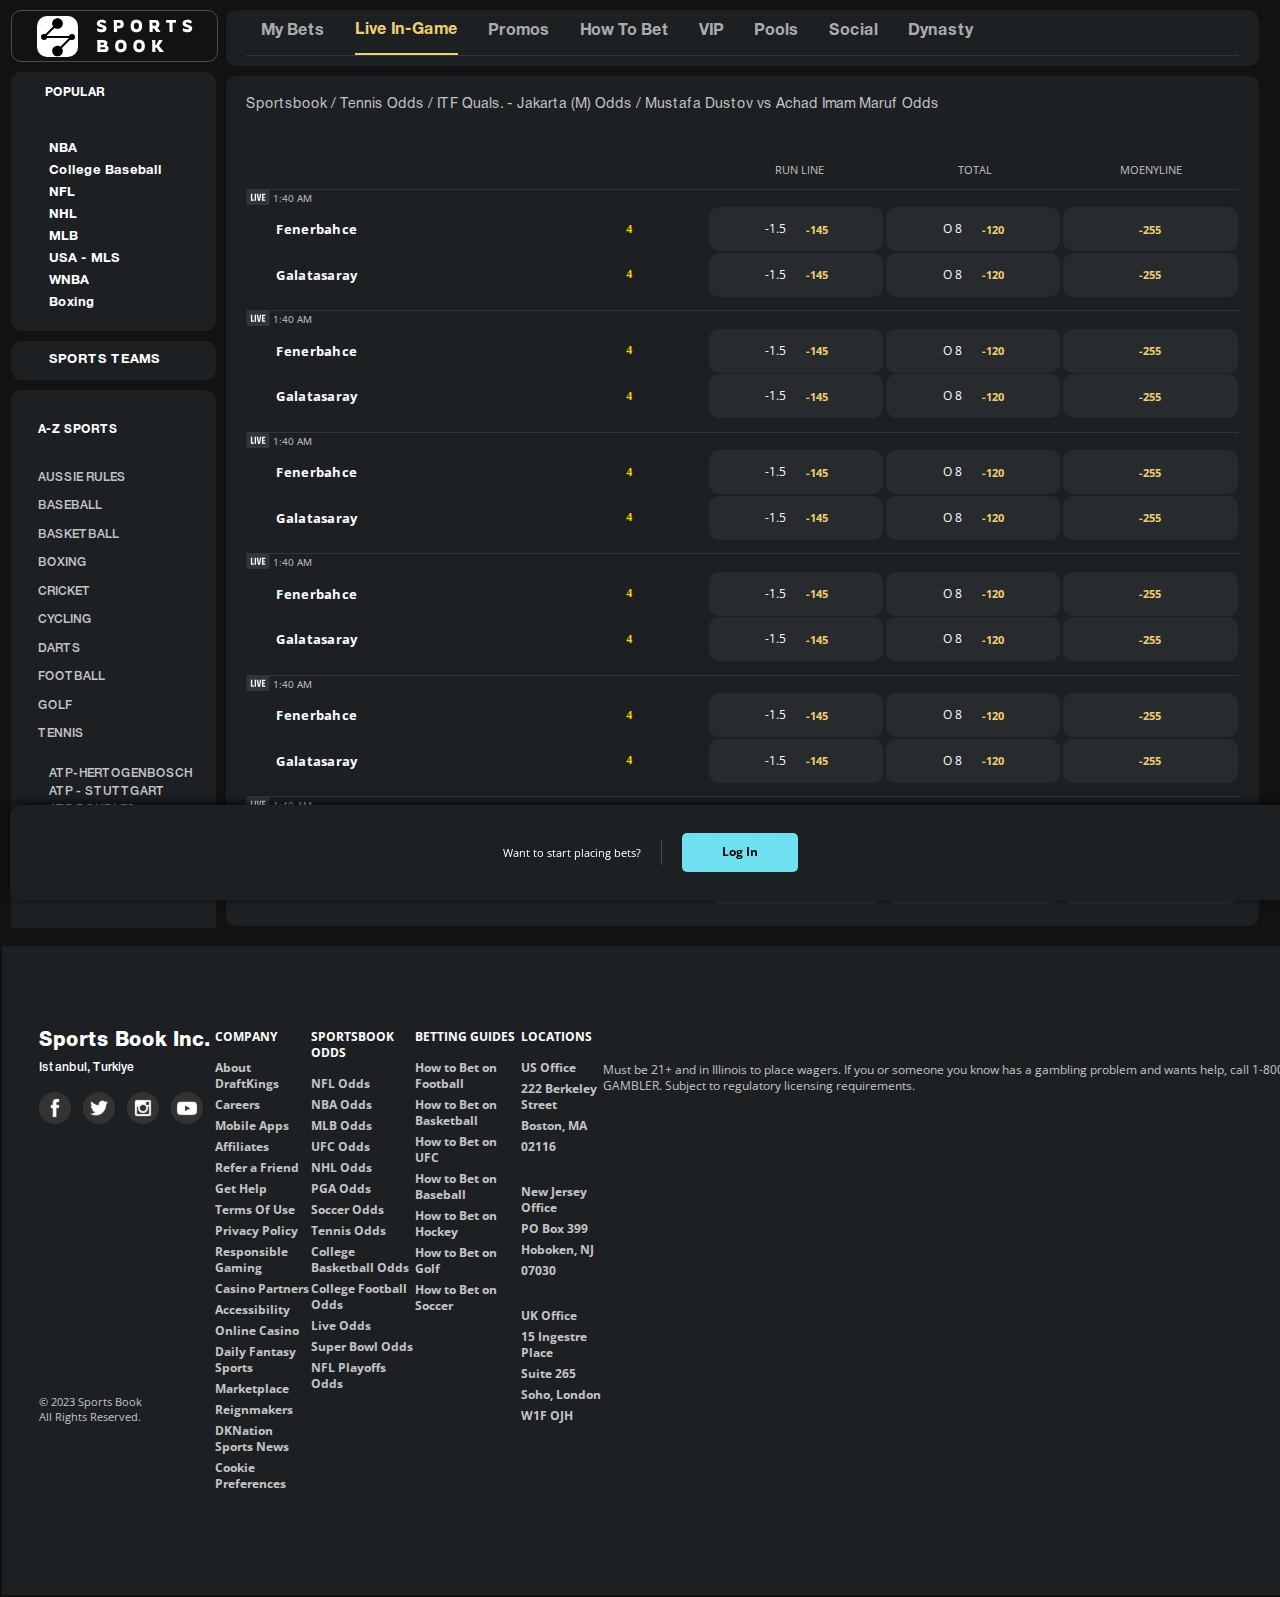
==== index.html @ 687be15b "table header" ====
<!DOCTYPE html>
<html lang="en">
  <head>
    <meta charset="UTF-8" />
    <meta name="viewport" content="width=device-width, initial-scale=1.0" />
    <link
      href="https://cdn.jsdelivr.net/npm/bootstrap@5.0.2/dist/css/bootstrap.min.css"
      rel="stylesheet"
      integrity="sha384-EVSTQN3/azprG1Anm3QDgpJLIm9Nao0Yz1ztcQTwFspd3yD65VohhpuuCOmLASjC"
      crossorigin="anonymous"
    />
    <link
      rel="stylesheet"
      href="https://cdnjs.cloudflare.com/ajax/libs/font-awesome/5.15.3/css/all.min.css"
    />

    <link href="./assets/css/styles.css" rel="stylesheet" />
    <link href="./assets/font/Helvetica Neue/stylesheet.css" rel="stylesheet" />
    <link href="./assets/font/Rowdies/stylesheet.css" rel="stylesheet" />
    <link
      href="./assets/font/Open Sans/static/stylesheet.css"
      rel="stylesheet"
    />
    <script
      src="https://cdn.jsdelivr.net/npm/bootstrap@5.0.2/dist/js/bootstrap.bundle.min.js"
      integrity="sha384-MrcW6ZMFYlzcLA8Nl+NtUVF0sA7MsXsP1UyJoMp4YLEuNSfAP+JcXn/tWtIaxVXM"
      crossorigin="anonymous"
    ></script>
    <script src="https://ajax.googleapis.com/ajax/libs/jquery/3.6.4/jquery.min.js"></script>
    <script src="./assets/js/controller.js"></script>
    <title>EZ Live</title>
  </head>
  <body onload="countdown()">
    <div class="body-header"></div>
    <div id="main-content" class="main-content">
      <div id="sidebar" class="sidebar">
        <div id="logo" class="logo">
          <img src="./assets/svg/logo.svg" onclick="toggle()" />
        </div>
        <div id="minilogo" class="minilogo">
          <img src="./assets/svg/minilogo.svg" onclick="toggle()" />
        </div>
        <div id="sidemenus" class="sidemenus">
          <div id="popular" class="popular">
            <div id="popular-header" class="sidemenus-header sidebutton">
              popular
            </div>
            <div id="popular-content" class="popular-content">
              <div class="sidebutton">NBA</div>
              <div class="sidebutton">College Baseball</div>
              <div class="sidebutton">NFL</div>
              <div class="sidebutton">NHL</div>
              <div class="sidebutton">MLB</div>
              <div class="sidebutton">USA - MLS</div>
              <div class="sidebutton">WNBA</div>
              <div class="sidebutton">Boxing</div>
            </div>
          </div>
          <div id="sports-teams" class="sports-teams sidebutton">
            Sports teams
          </div>
          <div id="A-Z-sports" class="A-Z-sports">
            <div id="A-Z-sports-header" class="A-Z-sports-header sidebutton">
              A-Z sports
            </div>
            <div id="A-Z-sports-content" class="A-Z-sports-content">
              <div class="sidebutton">AUSSIE RULES</div>
              <div class="sidebutton">Baseball</div>
              <div class="sidebutton">Basketball</div>
              <div class="sidebutton">Boxing</div>
              <div class="sidebutton">Cricket</div>
              <div class="sidebutton">Cycling</div>
              <div class="sidebutton">Darts</div>
              <div class="sidebutton">Football</div>
              <div class="sidebutton">Golf</div>
              <div id="tennis">
                <div class="sidebutton">Tennis</div>
                <div id="tennis_submenus" class="submenus">
                  <div class="sidebutton">ATP-Hertogenbosch</div>
                  <div class="sidebutton">ATP - Stuttgart</div>
                  <div class="sidebutton">ATP Doubles - Hertogenbosch</div>
                  <div class="sidebutton">ATP Doubles - Stuttgart</div>
                  <div class="viewall sidebutton">View All (49)</div>
                </div>
              </div>
              <div class="sidebutton">Hockey</div>
              <div class="sidebutton">Lacrosse</div>
              <div class="sidebutton">MMA</div>
              <div class="sidebutton">Motorsports</div>
              <div class="sidebutton">rugby league</div>
              <div class="sidebutton">rugby union</div>
              <div class="sidebutton">soccer</div>
              <div class="sidebutton">table tennis</div>
            </div>
          </div>
          <div id="playoff-pages" class="playoff-pages">
            <div
              id="playoff-pages-header"
              class="playoff-pages-header sidebutton"
            >
              palyoff pages
            </div>
            <div id="playoff-pages-content" class="playoff-pages-content">
              <div class="sidebutton">March Madness</div>
              <div class="sidebutton">NBA Playoffs</div>
              <div class="sidebutton">NFL Playoffs</div>
            </div>
          </div>
          <div id="championship-pages" class="playoff-pages">
            <div
              id="championship-pages-header"
              class="playoff-pages-header sidebutton"
            >
              championship pages
            </div>
            <div id="championship-pages-content" class="playoff-pages-content">
              <div class="sidebutton">Final Four</div>
              <div class="sidebutton">NBA Finals</div>
              <div class="sidebutton">Stanley Cup</div>
              <div class="sidebutton">Super Bowl Odds</div>
              <div class="sidebutton">The Masters</div>
              <div class="sidebutton">World Series</div>
            </div>
          </div>
        </div>
      </div>
      <div id="middle-content" class="middle-content">
        <div id="middle-content-header" class="middle-content-header">
          <div style="display: flex">
            <div class="head-menus-navIcon">
              <i class="fa fa-step-backward" aria-hidden="true"></i>
            </div>
            <div class="head-menus">
              <div>My Bets</div>
              <div class="head-menu-active">Live In-Game</div>
              <div>Promos</div>
              <div>How To Bet</div>
              <div>VIP</div>
              <div>Pools</div>
              <div>Social</div>
              <div>Dynasty</div>
            </div>
            <div class="head-menus-navIcon">
              <i class="fa fa-step-forward" aria-hidden="true"></i>
            </div>
          </div>
          <div class="divide-horizontal"></div>
        </div>
        <div id="middle-content-body" class="middle-content-body">
          <div class="game-title">
            Sportsbook / Tennis Odds / ITF Quals. - Jakarta (M) Odds / Mustafa
            Dustov vs Achad Imam Maruf Odds
          </div>
          <div class="table-header">
            <div class="nine3 bet-table-team"></div>
            <div class="event-cell__score"></div>
            <div class="nine2">Run Line</div>
            <div class="nine2">Total</div>
            <div class="nine2">Moenyline</div>
          </div>
          <div class="bet-table">
            <div class="divide-horizontal"></div>
            <div class="bet-table-timeinfo">
              <img src="./assets/svg/live.svg" />
              <div style="margin-left: 3px">1:40 AM</div>
            </div>
            <div class="bet-table-row">
              <div class="nine3 bet-table-team">Fenerbahce</div>
              <div class="event-cell__score">4</div>
              <div class="nine2 bet-table-card">
                <div class="bet-table-card-left">-1.5</div>
                <div class="bet-table-card-right">-145</div>
              </div>
              <div class="nine2 bet-table-card">
                <div class="bet-table-card-left">O 8</div>
                <div class="bet-table-card-right">-120</div>
              </div>
              <div class="nine2 bet-table-card">
                <div class="bet-table-card-right">-255</div>
              </div>
            </div>
            <div class="bet-table-row">
              <div class="nine3 bet-table-team">Galatasaray</div>
              <div class="event-cell__score">4</div>
              <div class="nine2 bet-table-card">
                <div class="bet-table-card-left">-1.5</div>
                <div class="bet-table-card-right">-145</div>
              </div>
              <div class="nine2 bet-table-card">
                <div class="bet-table-card-left">O 8</div>
                <div class="bet-table-card-right">-120</div>
              </div>
              <div class="nine2 bet-table-card">
                <div class="bet-table-card-right">-255</div>
              </div>
            </div>
          </div>
          <div class="bet-table">
            <div class="divide-horizontal"></div>
            <div class="bet-table-timeinfo">
              <img src="./assets/svg/live.svg" />
              <div style="margin-left: 3px">1:40 AM</div>
            </div>
            <div class="bet-table-row">
              <div class="nine3 bet-table-team">Fenerbahce</div>
              <div class="event-cell__score">4</div>
              <div class="nine2 bet-table-card">
                <div class="bet-table-card-left">-1.5</div>
                <div class="bet-table-card-right">-145</div>
              </div>
              <div class="nine2 bet-table-card">
                <div class="bet-table-card-left">O 8</div>
                <div class="bet-table-card-right">-120</div>
              </div>
              <div class="nine2 bet-table-card">
                <div class="bet-table-card-right">-255</div>
              </div>
            </div>
            <div class="bet-table-row">
              <div class="nine3 bet-table-team">Galatasaray</div>
              <div class="event-cell__score">4</div>
              <div class="nine2 bet-table-card">
                <div class="bet-table-card-left">-1.5</div>
                <div class="bet-table-card-right">-145</div>
              </div>
              <div class="nine2 bet-table-card">
                <div class="bet-table-card-left">O 8</div>
                <div class="bet-table-card-right">-120</div>
              </div>
              <div class="nine2 bet-table-card">
                <div class="bet-table-card-right">-255</div>
              </div>
            </div>
          </div>
          <div class="bet-table">
            <div class="divide-horizontal"></div>
            <div class="bet-table-timeinfo">
              <img src="./assets/svg/live.svg" />
              <div style="margin-left: 3px">1:40 AM</div>
            </div>
            <div class="bet-table-row">
              <div class="nine3 bet-table-team">Fenerbahce</div>
              <div class="event-cell__score">4</div>
              <div class="nine2 bet-table-card">
                <div class="bet-table-card-left">-1.5</div>
                <div class="bet-table-card-right">-145</div>
              </div>
              <div class="nine2 bet-table-card">
                <div class="bet-table-card-left">O 8</div>
                <div class="bet-table-card-right">-120</div>
              </div>
              <div class="nine2 bet-table-card">
                <div class="bet-table-card-right">-255</div>
              </div>
            </div>
            <div class="bet-table-row">
              <div class="nine3 bet-table-team">Galatasaray</div>
              <div class="event-cell__score">4</div>
              <div class="nine2 bet-table-card">
                <div class="bet-table-card-left">-1.5</div>
                <div class="bet-table-card-right">-145</div>
              </div>
              <div class="nine2 bet-table-card">
                <div class="bet-table-card-left">O 8</div>
                <div class="bet-table-card-right">-120</div>
              </div>
              <div class="nine2 bet-table-card">
                <div class="bet-table-card-right">-255</div>
              </div>
            </div>
          </div>
          <div class="bet-table">
            <div class="divide-horizontal"></div>
            <div class="bet-table-timeinfo">
              <img src="./assets/svg/live.svg" />
              <div style="margin-left: 3px">1:40 AM</div>
            </div>
            <div class="bet-table-row">
              <div class="nine3 bet-table-team">Fenerbahce</div>
              <div class="event-cell__score">4</div>
              <div class="nine2 bet-table-card">
                <div class="bet-table-card-left">-1.5</div>
                <div class="bet-table-card-right">-145</div>
              </div>
              <div class="nine2 bet-table-card">
                <div class="bet-table-card-left">O 8</div>
                <div class="bet-table-card-right">-120</div>
              </div>
              <div class="nine2 bet-table-card">
                <div class="bet-table-card-right">-255</div>
              </div>
            </div>
            <div class="bet-table-row">
              <div class="nine3 bet-table-team">Galatasaray</div>
              <div class="event-cell__score">4</div>
              <div class="nine2 bet-table-card">
                <div class="bet-table-card-left">-1.5</div>
                <div class="bet-table-card-right">-145</div>
              </div>
              <div class="nine2 bet-table-card">
                <div class="bet-table-card-left">O 8</div>
                <div class="bet-table-card-right">-120</div>
              </div>
              <div class="nine2 bet-table-card">
                <div class="bet-table-card-right">-255</div>
              </div>
            </div>
          </div>
          <div class="bet-table">
            <div class="divide-horizontal"></div>
            <div class="bet-table-timeinfo">
              <img src="./assets/svg/live.svg" />
              <div style="margin-left: 3px">1:40 AM</div>
            </div>
            <div class="bet-table-row">
              <div class="nine3 bet-table-team">Fenerbahce</div>
              <div class="event-cell__score">4</div>
              <div class="nine2 bet-table-card">
                <div class="bet-table-card-left">-1.5</div>
                <div class="bet-table-card-right">-145</div>
              </div>
              <div class="nine2 bet-table-card">
                <div class="bet-table-card-left">O 8</div>
                <div class="bet-table-card-right">-120</div>
              </div>
              <div class="nine2 bet-table-card">
                <div class="bet-table-card-right">-255</div>
              </div>
            </div>
            <div class="bet-table-row">
              <div class="nine3 bet-table-team">Galatasaray</div>
              <div class="event-cell__score">4</div>
              <div class="nine2 bet-table-card">
                <div class="bet-table-card-left">-1.5</div>
                <div class="bet-table-card-right">-145</div>
              </div>
              <div class="nine2 bet-table-card">
                <div class="bet-table-card-left">O 8</div>
                <div class="bet-table-card-right">-120</div>
              </div>
              <div class="nine2 bet-table-card">
                <div class="bet-table-card-right">-255</div>
              </div>
            </div>
          </div>
          <div class="bet-table">
            <div class="divide-horizontal"></div>
            <div class="bet-table-timeinfo">
              <img src="./assets/svg/live.svg" />
              <div style="margin-left: 3px">1:40 AM</div>
            </div>
            <div class="bet-table-row">
              <div class="nine3 bet-table-team">Fenerbahce</div>
              <div class="event-cell__score">4</div>
              <div class="nine2 bet-table-card">
                <div class="bet-table-card-left">-1.5</div>
                <div class="bet-table-card-right">-145</div>
              </div>
              <div class="nine2 bet-table-card">
                <div class="bet-table-card-left">O 8</div>
                <div class="bet-table-card-right">-120</div>
              </div>
              <div class="nine2 bet-table-card">
                <div class="bet-table-card-right">-255</div>
              </div>
            </div>
            <div class="bet-table-row">
              <div class="nine3 bet-table-team">Galatasaray</div>
              <div class="event-cell__score">4</div>
              <div class="nine2 bet-table-card">
                <div class="bet-table-card-left">-1.5</div>
                <div class="bet-table-card-right">-145</div>
              </div>
              <div class="nine2 bet-table-card">
                <div class="bet-table-card-left">O 8</div>
                <div class="bet-table-card-right">-120</div>
              </div>
              <div class="nine2 bet-table-card">
                <div class="bet-table-card-right">-255</div>
              </div>
            </div>
          </div>
        </div>
      </div>
      <div id="right-content" class="right-content">
        <div
          id="right-content-header"
          class="right-content-header"
          onclick="toggleBetslip()"
        >
          <div class="right-content-header-p">Want to start placing bets?</div>
          <div class="divide-vertical"></div>
          <div id="login" class="login">Log In</div>
        </div>
        <div id="right-content-body" class="right-content-body mobile-hidden">
          <div id="right-content-body-title" class="right-content-body-title">
            <div id="right-title" class="right-title">
              <div id="round-box" class="round-number">2</div>
              <div id="bet-slip" class="bet-slip">bet slip</div>
            </div>
            <div id="clear-all" class="clear-all">
              <div id="" class="clear-all-title">Clear All</div>
              <img src="./assets/svg/i.svg" />
            </div>
          </div>
          <div id="bet-slip-card" class="bet-slip-card">
            <div id="betslip-section-heading" class="betslip-section-heading">
              Singles
            </div>
            <div id="betslip-card-container1" class="betslip-card-container">
              <div class="betslip-card-container-wrap">
                <img src="./assets/svg/close.svg" />
                <div id="single-card" class="single-card">
                  <div id="single-card-header" class="single-card-header">
                    <div class="single-card-headings">
                      <img src="./assets/svg/live.svg" />
                      <div class="single-card-heading">Mustafa Dustov</div>
                    </div>
                    <div class="single-card-title">Moneyline</div>
                    <div class="single-card-content">
                      Mustafa Dustov vs Achad Imam Maruf
                    </div>
                  </div>
                  <div id="single-card-input" class="single-card-input">
                    <div id="bet-form" class="bet-form">
                      <div class="betslip-odds">
                        <img src="./assets/svg/arrow-downright.svg" />
                        <div
                          class="odds-span"
                          style="background-color: #efce6f; color: black"
                        >
                          +700
                        </div>
                      </div>
                      <div class="betslip-wager-box">
                        <div class="currency-simbol">$</div>
                        <input
                          type="text"
                          class="bet-input"
                          placeholder="0.00"
                        />
                      </div>
                    </div>
                    <div class="payout">Payout: 22</div>
                  </div>
                </div>
              </div>
            </div>
            <div id="betslip-card-container2" class="betslip-card-container">
              <div class="betslip-card-container-wrap">
                <img src="./assets/svg/close.svg" />
                <div id="single-card" class="single-card">
                  <div id="single-card-header" class="single-card-header">
                    <div class="single-card-headings">
                      <img src="./assets/svg/live.svg" />
                      <div class="single-card-heading">Achad Imam Maruf</div>
                    </div>
                    <div class="single-card-title">Moneyline</div>
                    <div class="single-card-content">
                      Mustafa Dustov vs Achad Imam Maruf
                    </div>
                  </div>
                  <div id="single-card-input" class="single-card-input">
                    <div id="bet-form" class="bet-form">
                      <div class="betslip-odds">
                        <div class="odds-span">-2000</div>
                      </div>
                      <div class="betslip-wager-box">
                        <div class="currency-simbol">$</div>
                        <input
                          type="text"
                          class="bet-input"
                          placeholder="0.00"
                        />
                      </div>
                    </div>
                    <div class="payout">Payout: 90</div>
                  </div>
                </div>
              </div>
            </div>
            <div id="betslip-all-singles" class="betslip-all-singles">
              <div class="betslip-all-singles-title">Stake All Singles</div>
              <div
                id="bet-form"
                class="bet-form"
                style="align-items: center; padding-right: 5px"
              >
                <div class="betslip-odds">
                  <div class="odds-span">2x</div>
                </div>
                <div class="betslip-wager-box">
                  <div class="currency-simbol">$</div>
                  <input type="text" class="bet-input" placeholder="0.00" />
                </div>
              </div>
            </div>
            <div class="betslip-parley">
              <div class="parley-tab sidebutton parley-active">Parley</div>
              <div class="parley-tab sidebutton">Teasers</div>
            </div>
            <div class="parley-warning">
              Sorry, unfortunately your picks cannot be parlayed.
            </div>
          </div>
          <div id="bet-button" class="bet-button">
            <div class="bet-button-heading">Log In to Place Bets</div>
            <div class="bet-button-content">Minimum Bet: $0.10</div>
          </div>
          <div style="height: 16px"></div>
        </div>
      </div>
    </div>
    <div id="footer" class="footer row">
      <div
        id="footer-companyinfo"
        class="footer-companyinfo col-12 col-xs-6 col-sm-4 col-md-3 col-xl-2"
      >
        <div>
          <div class="company-title">Sports Book Inc.</div>
          <div class="company-location">Istanbul, Turkiye</div>
          <div class="link-icons">
            <a href="#"><img src="./assets/svg/fb.svg" /></a>
            <a href="#"><img src="./assets/svg/tw.svg" /></a>
            <a href="#"><img src="./assets/svg/instagram.svg" /></a>
            <a href="#"><img src="./assets/svg/youtube.svg" /></a>
          </div>
        </div>
        <div class="footer-mark">
          © 2023 Sports Book <br />
          All Rights Reserved.
        </div>
      </div>
      <div id="aboutCompany" class="col-12 col-xs-6 col-sm-4 col-md-3 col-xl-2">
        <div class="footer-title">Company</div>
        <div class="footer-list">About DraftKings</div>
        <div class="footer-list">Careers</div>
        <div class="footer-list">Mobile Apps</div>
        <div class="footer-list">Affiliates</div>
        <div class="footer-list">Refer a Friend</div>
        <div class="footer-list">Get Help</div>
        <div class="footer-list">Terms Of Use</div>
        <div class="footer-list">Privacy Policy</div>
        <div class="footer-list">Responsible Gaming</div>
        <div class="footer-list">Casino Partners</div>
        <div class="footer-list">Accessibility</div>
        <div class="footer-list">Online Casino</div>
        <div class="footer-list">Daily Fantasy Sports</div>
        <div class="footer-list">Marketplace</div>
        <div class="footer-list">Reignmakers</div>
        <div class="footer-list">DKNation Sports News</div>
        <div class="footer-list">Cookie Preferences</div>
      </div>
      <div
        id="aboutSportsboodOdds"
        class="col-12 col-xs-6 col-sm-4 col-md-3 col-xl-2"
      >
        <div class="footer-title">SPORTSBOOK ODDS</div>
        <div class="footer-list">NFL Odds</div>
        <div class="footer-list">NBA Odds</div>
        <div class="footer-list">MLB Odds</div>
        <div class="footer-list">UFC Odds</div>
        <div class="footer-list">NHL Odds</div>
        <div class="footer-list">PGA Odds</div>
        <div class="footer-list">Soccer Odds</div>
        <div class="footer-list">Tennis Odds</div>
        <div class="footer-list">College Basketball Odds</div>
        <div class="footer-list">College Football Odds</div>
        <div class="footer-list">Live Odds</div>
        <div class="footer-list">Super Bowl Odds</div>
        <div class="footer-list">NFL Playoffs Odds</div>
      </div>
      <div
        id="aboutBettingGuides"
        class="col-12 col-xs-6 col-sm-4 col-md-3 col-xl-2"
      >
        <div class="footer-title">BETTING GUIDES</div>
        <div class="footer-list">How to Bet on Football</div>
        <div class="footer-list">How to Bet on Basketball</div>
        <div class="footer-list">How to Bet on UFC</div>
        <div class="footer-list">How to Bet on Baseball</div>
        <div class="footer-list">How to Bet on Hockey</div>
        <div class="footer-list">How to Bet on Golf</div>
        <div class="footer-list">How to Bet on Soccer</div>
      </div>
      <div
        id="footer-locations"
        class="col-12 col-xs-6 col-sm-4 col-md-6 col-xl-2"
      >
        <div class="footer-title">Locations</div>
        <div class="footer-list">US Office</div>
        <div class="footer-list">222 Berkeley Street</div>
        <div class="footer-list">Boston, MA</div>
        <div class="footer-list">02116</div>
        <div class="footer-list" style="margin-top: 24px">
          New Jersey Office
        </div>
        <div class="footer-list">PO Box 399</div>
        <div class="footer-list">Hoboken, NJ</div>
        <div class="footer-list">07030</div>
        <div class="footer-list" style="margin-top: 24px">UK Office</div>
        <div class="footer-list">15 Ingestre Place</div>
        <div class="footer-list">Suite 265</div>
        <div class="footer-list">Soho, London</div>
        <div class="footer-list">W1F OJH</div>
      </div>
      <div
        id="comment"
        class="footer-comment col-12 col-xs-6 col-sm-4 col-md-6 col-xl-2"
      >
        Must be 21+ and in Illinois to place wagers. If you or someone you know
        has a gambling problem and wants help, call 1-800-GAMBLER. Subject to
        regulatory licensing requirements.
      </div>
    </div>
  </body>
</html>
---- assets/css/styles.css ----
body {
  background: #121212;
  color: white;
  margin: 2px;
}
.main-content {
  margin-top: 10px;
  padding-left: 9px;
  padding-right: 9px;
  display: flex;
  max-width: 1668px;
  margin-left: auto;
  margin-right: auto;
}
.sidebar {
  color: white;
}
.logo {
  width: 255px;
  height: 95px;
  border-radius: 10px;
  border-style: solid;
  border-width: 1px;
  border-color: rgba(255, 255, 255, 0.25);
  display: flex;
  justify-content: center;
  align-items: center;
}
.sidemenus > div {
  margin-bottom: 10px;
  border-radius: 10px;
  background: #1c2023;
}
.sidemenus-header {
  padding-top: 14.5px;
  padding-left: 34.27px;
  padding-bottom: 14.5px;
  font-family: "Helvetica Neue";
  font-style: normal;
  font-weight: 700;
  font-size: 12px;
  line-height: 12px;
  text-transform: uppercase;
}
.popular-content {
  margin-top: 10.5px;
  padding-top: 16px;
  padding-left: 38px;
  padding-bottom: 15px;
}
.popular-content div {
  margin-bottom: 4px;
  font-size: 13px;
  font-family: "Helvetica Neue";
  font-style: normal;
  font-weight: 700;
  font-size: 13px;
  line-height: 18px;
}
.sports-teams {
  padding-top: 11px;
  padding-bottom: 12px;
  padding-left: 38px;
  text-transform: uppercase;
  font-family: "Helvetica Neue";
  font-style: normal;
  font-weight: 700;
  font-size: 13px;
  line-height: 16px;
}
.sidebutton {
  cursor: pointer;
}
.sidebutton:hover {
  color: #efce6f;
}
.A-Z-sports {
  padding-top: 16px;
  padding-left: 27px;
}
.A-Z-sports-header {
  padding-top: 16px;
  padding-bottom: 19.5px;
  font-family: "Helvetica Neue";
  font-style: normal;
  font-weight: 700;
  font-size: 12px;
  line-height: 15px;
  text-transform: uppercase;
}
.A-Z-sports-content {
  padding-bottom: 16px;
}
.A-Z-sports-content > div {
  margin-top: 14.5px;
  text-transform: uppercase;
  font-family: "Helvetica Neue";
  font-style: normal;
  font-weight: 500;
  font-size: 12px;
  line-height: 14px;
  /* display: flex; */
  align-items: center;
  color: #c5c5c5;
}
.submenus {
  margin-top: 25.5px;
  padding-left: 11px;
}
.submenus > div {
  margin-top: 4px;
  text-transform: uppercase;
  font-family: "Helvetica Neue";
  font-style: normal;
  font-weight: 500;
  font-size: 12px;
  line-height: 14px;
  /* display: flex; */
  align-items: center;
  color: #c5c5c5;
}
.viewall {
  margin-top: 19px !important;
  margin-bottom: 39.5px;
}
.playoff-pages-header {
  padding-top: 18px;
  padding-left: 34.27px;
  font-family: "Helvetica Neue";
  font-style: normal;
  font-weight: 700;
  font-size: 12px;
  line-height: 15px;
  display: flex;
  align-items: center;
  text-transform: uppercase;
}
.playoff-pages-content {
  margin-top: 19px;
  padding-left: 40px;
}
.playoff-pages-content > div {
  font-family: "Helvetica Neue";
  font-style: normal;
  font-weight: 400;
  font-size: 12px;
  line-height: 14px;
  display: flex;
  align-items: center;
  color: #ededed;
  padding-bottom: 20.5px;
}
.middle-content {
  width: 100%;
  margin-left: 10px;
  margin-right: 10px;
}
.right-content {
  width: 375px;
  z-index: 100;
}
.middle-content > div {
  margin-bottom: 10px;
  border-radius: 10px;
  background: #1c2023;
}
.right-content > div {
  margin-bottom: 10px;
  border-radius: 10px;
  background: #1c2023;
}
.right-content-header {
  width: 375px;
  height: 95px;
  display: flex;
  flex-direction: row;
  justify-content: center;
  align-items: center;
  padding: 0px;
  gap: 20px;
}
.right-content-header > div {
  display: flex;
  align-items: center;
  text-align: right;
}
.right-content-header-p {
  font-family: "Open Sans";
  font-style: normal;
  font-weight: 400;
  font-size: 11px;
  line-height: 25px;
  /* identical to box height, or 227% */
}
.divide-vertical {
  width: 1px;
  height: 25px;
  background-color: #4d4d4d;
}
.login {
  display: flex;
  flex-direction: row;
  justify-content: center;
  align-items: center;
  padding: 4px 20px 5px;

  width: 76px;
  height: 30px;

  background: #6fe0ef;
  border-radius: 5px;

  font-family: "Open Sans";
  font-style: normal;
  font-weight: 700;
  font-size: 12px;
  line-height: 16px;
  display: flex;
  align-items: center;

  color: #000000;
  cursor: pointer;
}
.right-content-body-title {
  display: flex;
  flex-direction: row;
  align-items: center;
  justify-content: space-between;
  padding: 16px;

  max-width: 375px;
  height: 56px;
  margin: auto;
}
.round-number {
  width: 24px;
  height: 24px;
  background: #6fe0ef;
  border-radius: 30px;
  color: black;
  display: flex;
  justify-content: center;
  align-items: center;

  font-family: 'Rowdies';
  font-style: normal;
  font-weight: 300;
  font-size: 14px;
  line-height: 24px;
  text-align: center;
}
.bet-slip {
  margin-left: 8px;
  font-family: "Rowdies";
  font-style: normal;
  font-weight: 700;
  font-size: 18px;
  line-height: 22px;

  display: flex;
  align-items: center;
  letter-spacing: 0.54px;
  text-transform: uppercase;

  color: #ffffff;
}
.right-title {
  display: flex;
}
.clear-all {
  display: flex;
}
.clear-all-title {
  font-family: "Open Sans";
  font-style: normal;
  font-weight: 400;
  font-size: 12px;
  line-height: 20px;
  /* identical to box height, or 167% */

  display: flex;
  align-items: center;

  color: #4d4d4d;
  margin-right: 17px;
  cursor: pointer;
}
.bet-slip-card {
  display: flex;
  flex-direction: column;
  align-items: center;
  padding: 0px 0px 1px;
  gap: 10px;
  width: 353px;
  margin-left: auto;
  margin-right: auto;
}
.betslip-section-heading {
  box-sizing: border-box;
  display: flex;
  flex-direction: row;
  align-items: flex-start;
  padding: 8px 9px 8px 0px;
  text-transform: uppercase;
  width: 353px;
  height: 34px;
  border-bottom: 2px solid rgba(218, 218, 218, 0.1);

  font-family: "Rowdies";
  font-style: normal;
  font-weight: 700;
  font-size: 14px;
  line-height: 18px;
  /* identical to box height, or 129% */

  display: flex;
  align-items: center;
  text-transform: uppercase;

  color: #ffffff;
}
.betslip-card-container {
  display: flex;
  flex-direction: column;
  align-items: flex-start;
  padding: 12px 5px 13px;

  width: 353px;

  background: rgba(255, 255, 255, 0.15);
  border-radius: 5px;
}
.betslip-card-container-wrap {
  width: 343px;
  height: 72.23px;
  display: flex;
  align-items: baseline;
}
.single-card {
  display: flex;
  flex-direction: row;
  align-items: flex-start;
  justify-content: space-between;
  padding: 0px;
  margin-left: 4px;
}
.single-card-header {
  width: 178.55px;
}
.single-card-headings {
  display: flex;
}
.single-card-heading {
  font-family: "Open Sans";
  font-style: normal;
  font-weight: 700;
  font-size: 12px;
  line-height: 16px;
  /* identical to box height, or 133% */

  display: flex;
  align-items: center;
  margin-left: 8.5px;
}
.single-card-title {
  font-family: "Open Sans";
  font-style: normal;
  font-weight: 400;
  font-size: 10px;
  line-height: 16px;
  /* identical to box height, or 160% */

  display: flex;
  align-items: center;

  color: rgba(255, 255, 255, 0.5);

  margin-top: 7px;
}
.single-card-content {
  font-family: "Open Sans";
  font-style: normal;
  font-weight: 400;
  font-size: 10px;
  line-height: 16px;
  /* or 160% */

  display: flex;
  align-items: center;

  color: rgba(255, 255, 255, 0.5);
  margin-top: 2px;
}
.single-card-input {
  display: flex;
  flex-direction: column;
  align-items: flex-end;
  padding: 0px 0px 16px;
  gap: 4px;

  width: 140px;
  height: 72px;
}
.bet-form {
  display: flex;
  flex-direction: row;
  align-items: flex-start;
  padding: 0px;
  gap: 12px;

  /* width: 145.45px;
  height: 36px; */
}
.payout {
  font-family: "Open Sans";
  font-style: normal;
  font-weight: 400;
  font-size: 10px;
  line-height: 16px;
  /* identical to box height, or 160% */

  display: flex;
  align-items: center;
  text-align: right;

  color: #ffffff;
  margin-top: 4px;
}
.betslip-odds {
  display: flex;
}
.odds-span {
  font-family: "Open Sans";
  font-style: normal;
  font-weight: 700;
  font-size: 12px;
  line-height: 16px;
  /* identical to box height, or 133% */

  display: flex;
  align-items: center;

  /* color: #000000; */
  margin-left: 4px;
}
.betslip-wager-box {
  box-sizing: border-box;
  display: flex;
  justify-content: space-between;
  width: 88px;
  height: 36px;

  border: 1px solid rgba(197, 197, 197, 0.2);
  border-radius: 6px;
}
.currency-simbol {
  font-family: "Open Sans";
  font-style: normal;
  font-weight: 400;
  font-size: 14px;
  line-height: 20px;
  /* or 143% */

  display: flex;
  align-items: center;
  margin-left: 11px;
  color: rgba(197, 197, 197, 0.2);
}
input {
  border-style: none;
  width: 100%;
  text-align: right;
  font-size: 14px;
  background-color: transparent;
  color: white;
  font-family: "Open Sans";
  font-style: normal;
  font-weight: 400;
  font-size: 14px;
  line-height: 19px;
  /* identical to box height */

  display: flex;
  align-items: center;
}
input:focus {
  outline: none;
}
.bet-input {
  width: 56.19px;
  margin-right: 6.8px;
}
.betslip-all-singles {
  display: flex;
  justify-content: space-between;
  flex-direction: row;
  align-items: center;
  padding: 0px 5px;
  gap: 115px;

  width: 353px;
  height: 61px;

  background: rgba(255, 255, 255, 0.05);
  border-radius: 5px;
}
.betslip-all-singles-title {
  font-family: "Open Sans";
  font-style: normal;
  font-weight: 400;
  font-size: 12px;
  line-height: 20px;
  padding-left: 18px;
  /* identical to box height, or 167% */
  white-space: nowrap;

  display: flex;
  align-items: center;

  color: #ffffff;
}
.betslip-parley {
  display: flex;
  flex-direction: row;
  align-items: flex-start;
  padding: 10px 5px;
  margin-top: 5px;
  isolation: isolate;
  width: 100%;
}
.parley-tab {
  box-sizing: border-box;

  /* Auto layout */

  display: flex;
  flex-direction: row;
  align-items: flex-start;
  justify-content: center;
  width: 100%;

  border-bottom: 2px solid rgba(218, 218, 218, 0.1);
  font-family: "Helvetica Neue";
  font-style: normal;
  font-weight: 700;
  font-size: 16px;
  line-height: 18px;
  /* identical to box height, or 112% */

  display: flex;
  align-items: center;
  text-align: center;
  text-transform: uppercase;

  color: #6f6f6f;
  padding-bottom: 13px;
}

.parley-active {
  border-bottom: 2px solid #efce6f;
  color: #ffffff;
}
.parley-warning {
  font-family: "Helvetica Neue";
  font-style: normal;
  font-weight: 400;
  font-size: 13px;
  line-height: 20px;
  /* identical to box height, or 154% */

  display: flex;
  align-items: center;

  color: #ababab;
  /* margin-top: 10px; */
}
.bet-button {
  display: flex;
  justify-content: center;
  flex-direction: column;
  align-items: center;
  /* padding: 5.5px 83.49px 6.5px 84.51px; */

  height: 56px;

  background: #efce6f;
  border-radius: 5px;
  margin-left: auto;
  margin-right: auto;
  /* margin-bottom: 17px; */
  cursor: pointer;
  margin-top: 16px;
  width: 341px;
}
.bet-button-heading {
  font-family: "Helvetica Neue";
  font-style: normal;
  font-weight: 700;
  font-size: 18px;
  line-height: 24px;
  /* identical to box height, or 133% */

  display: flex;
  align-items: center;
  text-align: center;

  color: #121212;
}
.bet-button-content {
  font-family: "Helvetica Neue";
  font-style: normal;
  font-weight: 400;
  font-size: 12px;
  line-height: 20px;
  /* identical to box height, or 167% */

  display: flex;
  align-items: center;
  text-align: center;

  color: #121212;
}
.middle-content-header {
  padding: 30px 70px;
}
.head-menus{
  display: flex;
  overflow: hidden;
}
.head-menus::-webkit-scrollbar {
  display: none;
}
.head-menus > div {
  margin: 0px 15px;
  padding-bottom: 12.75px;
  cursor: pointer;
  font-family: 'Helvetica Neue';
  font-style: normal;
  font-weight: bold;
  font-size: 16px;
  line-height: 20px;
  /* identical to box height */
  display: flex;
  align-items: center;
  color: #ABABAB;  
  white-space: nowrap;
}
.head-menus > div:hover {
  color: #efce6f;
}
.divide-horizontal {
  height: 1px;
  width: 100%;
  background-color: rgba(255, 255, 255, 0.1);
}
.head-menu-active {
  color: #EFCE6F !important;
  border-bottom: 2px solid #efce6f;
}
.middle-content-body {
  padding: 20px 86px;
}
.game-title {
  font-family: 'Helvetica Neue';
  font-style: normal;
  font-weight: 400;
  font-size: 14px;
  line-height: 17px;
  /* identical to box height */

  display: flex;
  align-items: center;

  color: #C5C5C5;
}
.table-header {
  font-family: 'Helvetica Neue';
  font-style: normal;
  font-weight: 400;
  font-size: 14px;
  line-height: 17px;
  /* identical to box height */

  display: flex;
  align-items: center;

  color: #C5C5C5;
  justify-content: flex-end;
  margin-top:49px;
}
.table-header > div {
  font-family: 'Open Sans';
  font-style: normal;
  font-weight: 400;
  font-size: 11px;
  line-height: 15px;
  /* identical to box height */

  display: flex;
  align-items: center;
  text-align: center;
  text-transform: uppercase;
  justify-content: center;

  color: #C5C5C5;
}
.nine2 {
  width: 22.2%;
}
.bet-table{
  padding-top: 12px;
}
.bet-table-timeinfo {
  display: flex;
  font-family: 'Open Sans';
  font-style: normal;
  font-weight: 400;
  font-size: 10px;
  line-height: 14px;
  /* identical to box height */

  align-items: center;
  text-transform: uppercase;

  color: #C5C5C5;
}
.bet-table-row {
  display: flex;
  justify-content: space-between;
}
.nine3 {
  width: 33.4%;
  width: 35%;
}
.bet-table-row {
  height: 44px;
  margin: 1.5px 0px;
}
.bet-table-team {
  font-family: 'Open Sans';
  font-style: normal;
  font-weight: 700;
  font-size: 13px;
  line-height: 18px;
  /* identical to box height */

  display: flex;
  align-items: center;
  letter-spacing: 0.32px;

  color: #FFFFFF;
  padding-left: 30px;
}
.bet-table-card {
  display: flex;
  flex-direction: row;
  align-items: center;
  justify-content: center;

  /* width: 177px; */
  height: 44px;

  background: #272B2E;
  border-radius: 10px;
  font-family: 'Open Sans';
  font-weight: 400;
  font-style: normal;
  display: flex;
  align-items: center;
  margin: 0px 1.5px;
  cursor: pointer;
  white-space: nowrap;
  min-width: 50px;
}
.bet-table-card:hover {
  background: #EFCE6F;
}
.bet-table-card:hover > div {
  color: black;
}
.bet-table-card > div {
  margin: 0px 10px;
}
.bet-table-card-left{
  font-weight: 400;
  font-size: 12px;
  line-height: 16px;

  color: #FFFFFF;
}

.bet-table-card-right{
  font-weight: 700;
  font-size: 11px;
  line-height: 15px;

  color: #EFCE6F;
}
.footer {
  width: 100%;
  margin-top: 10px;
  background: #1C2023;
  padding: 83px 37px 98px;
  display: flex;
  align-items: flex-start;
  justify-content: space-between;
}
.footer-companyinfo {
  height: 100%;
  display: flex;
  justify-content: space-between;
  flex-direction: column;
}
.company-title {
  font-family: 'Helvetica Neue';
  font-style: normal;
  font-weight: 900;
  font-size: 20px;
  line-height: 24px;
  display: flex;
  align-items: center;

  color: #FFFFFF;
}
.company-location {
  font-family: 'Helvetica Neue';
  font-style: normal;
  font-weight: 500;
  font-size: 12px;
  line-height: 14px;
  display: flex;
  align-items: center;

  color: #FFFFFF;
  margin-top: 8.5px;
}
.link-icons {
  margin-top: 16.5px;
  display: flex;
}
.link-icons > * {
  margin-right: 12px;
}
.footer-mark {
  font-family: 'Open Sans';
  font-style: normal;
  font-weight: 400;
  font-size: 11px;
  line-height: 15px;
  display: flex;
  align-items: center;

  color: #C5C5C5;
  margin-top: 266px;
}
.footer-title {
  text-transform: uppercase;
  font-family: 'Open Sans';
  font-style: normal;
  font-weight: 600;
  font-size: 12px;
  line-height: 16px;
  /* identical to box height */

  display: flex;
  align-items: center;

  color: #FFFFFF;
  margin-bottom: 15px;
}
.footer-list {
  font-family: 'Open Sans';
  font-style: normal;
  font-weight: 600;
  font-size: 12px;
  line-height: 16px;
  /* identical to box height */

  display: flex;
  align-items: center;

  color: #C5C5C5;
  cursor: pointer;
  padding-bottom: 5px;
}
.footer-list:hover {
  color: #efce6f;
}
.footer-comment{
  margin-top: 33px;
  font-family: 'Open Sans';
  font-style: normal;
  font-weight: 400;
  font-size: 12px;
  line-height: 16px;
  /* identical to box height */

  display: flex;
  align-items: center;

  color: #C5C5C5;
}
.minilogo{
  display: none;
  /* width: 100%; */
  min-width: 50px;
  min-height: 50px;
  border-radius: 10px;
  border-style: solid;
  border-width: 1px;
  border-color: rgba(255, 255, 255, 0.25);
  justify-content: center;
  align-items: center;
}
.hidden {
  display: none;
}
.head-menus-navIcon {
  display: none;
  padding: 0px 5px;
  cursor: pointer;
}





.sidemenus::-webkit-scrollbar {
  width: 0.5em;
}

.sidemenus::-webkit-scrollbar-track {
  background-color: transparent;
}

.sidemenus::-webkit-scrollbar-thumb {
  background-color: #888;
  border-radius: 0.25em;
}

/* Hide scrollbar for Firefox */
.sidemenus {
  scrollbar-width: thin;
  scrollbar-color: #888 transparent;
}

.sidemenus::-webkit-scrollbar-thumb {
  background-color: #888;
  border-radius: 0.25em;
}

.sidemenus {
  position: fixed;
  overflow: auto;
  top: 0;
  bottom: 0;
  left: 0;
  /* padding: 58px 0 0; Height of navbar */
  /* margin-top: 75px; */
  /* box-shadow: 0 2px 5px 0 rgb(0 0 0 / 5%), 0 2px 10px 0 rgb(0 0 0 / 5%); */
  /* width: 240px; */
  z-index: 60;
}

.sidebar__ .active {
  border-radius: 5px;
  box-shadow: 0 2px 5px 0 rgb(0 0 0 / 16%), 0 2px 10px 0 rgb(0 0 0 / 12%);
}

.sidemenus {
  position: relative;
  top: calc(10px);
  height: calc(100vh - 110px);
  /* padding-top: 0.5rem; */
  overflow-x: hidden;
  overflow-y: auto; /* Scrollable contents if viewport is shorter than content. */
}
.event-cell__score {
  display: flex;
  align-items: center;
  justify-content: center;
  color: #fbd002;
  font-size: 12px;
  font-weight: bold;
  width: 20%;
  /* margin-left: 4px; */
}
@media screen and (max-width: 1495px) {
  .logo {
    width: 100%;
    min-width: 50px;
    height: 50px;
  }
}
@media screen and (max-width: 1400px) {
  
  .right-content {
    position: fixed;
    left: 0;
    bottom: 0;
    width: 100%;
    padding: 0px 10px;
  }
  .right-content > div {
    box-shadow: 2px -2px 10px rgba(0, 0, 0, 0.8);
    width: 100%;
    margin-top: 10px;
    margin-bottom: 0px;
  }
  .mobile-hidden {
    display: none;
  }
  .right-content-header {
    cursor: pointer;
  }
  .middle-content-header {
    padding: 10px 20px;
  }
  .middle-content-body {
    padding: 20px 20px;
  }
}
@media screen and (max-width: 786px) {
  .bet-table-team {
    padding-left: 10px;
  }
  .sidemenus > div {
    display: none;
  }
  .A-Z-sports {
    display: block !important;
  }
  .logo {
    display: flex;
    width: 200px;
    cursor: pointer;
  }
  .minilogo {
    display: none;
    cursor: pointer;
  }
  .sidemenus {
    display: none;
  }
  .sidemenus-show {
    display: block;
    position: absolute;
    width: 230px;
  }
  .sidemenus-show > div {
    box-shadow: 2px 2px 10px rgba(0, 0, 0, 0.8);
  }
  .main-content {
    display: block;
  }
  .sidebar {
    width: 100%;
    margin-bottom: 5px;
  }
  .middle-content{
    margin-left: 0px;
  }
  .footer-mark {
    margin-top: 10px;
  }
  .footer > div {
    margin-bottom: 30px;
  }
  .head-menus > div {
    margin: 0px 5px;
    min-width: 100px;
    display: flex;
    justify-content: center;
  }
  .head-menus {
    overflow: auto;
  }
  .footer {
    margin-left: 10px;
    margin-right: 10px;
    width: auto;
  }
  
  .sidemenus {
    height: calc(100vh - 160px);
    top: calc(65px);
  }
  .sidemenus > div {
    margin-bottom: 2px;
    margin-right: 5px;
  }
  .bet-table-card {
    flex-direction: column;
  }
}
@media screen and (max-width: 1000px) {
  .head-menus-navIcon {
    /* display: block; */
  }
}
---- assets/font/Helvetica Neue/stylesheet.css ----
@font-face {
    font-family: 'Helvetica Neue';
    src: url('HelveticaNeueBoldCondensed.eot');
    src: local('Helvetica Neue Condensed Bold'), local('HelveticaNeueBoldCondensed'),
        url('HelveticaNeueBoldCondensed.eot?#iefix') format('embedded-opentype'),
        url('HelveticaNeueBoldCondensed.woff2') format('woff2'),
        url('HelveticaNeueBoldCondensed.woff') format('woff'),
        url('HelveticaNeueBoldCondensed.ttf') format('truetype');
    font-weight: bold;
    font-style: normal;
}

@font-face {
    font-family: 'Helvetica Neue';
    src: url('HelveticaNeueBlackCondensed.eot');
    src: local('Helvetica Neue Condensed Black'), local('HelveticaNeueBlackCondensed'),
        url('HelveticaNeueBlackCondensed.eot?#iefix') format('embedded-opentype'),
        url('HelveticaNeueBlackCondensed.woff2') format('woff2'),
        url('HelveticaNeueBlackCondensed.woff') format('woff'),
        url('HelveticaNeueBlackCondensed.ttf') format('truetype');
    font-weight: 900;
    font-style: normal;
}

@font-face {
    font-family: 'Helvetica Neue';
    src: url('HelveticaNeueCyr-Bold.eot');
    src: local('HelveticaNeueCyr-Bold'),
        url('HelveticaNeueCyr-Bold.eot?#iefix') format('embedded-opentype'),
        url('HelveticaNeueCyr-Bold.woff2') format('woff2'),
        url('HelveticaNeueCyr-Bold.woff') format('woff'),
        url('HelveticaNeueCyr-Bold.ttf') format('truetype');
    font-weight: bold;
    font-style: normal;
}

@font-face {
    font-family: 'Helvetica Neue';
    src: url('HelveticaNeueCyr-Light.eot');
    src: local('HelveticaNeueCyr-Light'),
        url('HelveticaNeueCyr-Light.eot?#iefix') format('embedded-opentype'),
        url('HelveticaNeueCyr-Light.woff2') format('woff2'),
        url('HelveticaNeueCyr-Light.woff') format('woff'),
        url('HelveticaNeueCyr-Light.ttf') format('truetype');
    font-weight: 300;
    font-style: normal;
}

@font-face {
    font-family: 'Helvetica Neue';
    src: url('HelveticaNeueCyr-Medium.eot');
    src: local('HelveticaNeueCyr-Medium'),
        url('HelveticaNeueCyr-Medium.eot?#iefix') format('embedded-opentype'),
        url('HelveticaNeueCyr-Medium.woff2') format('woff2'),
        url('HelveticaNeueCyr-Medium.woff') format('woff'),
        url('HelveticaNeueCyr-Medium.ttf') format('truetype');
    font-weight: 500;
    font-style: normal;
}

@font-face {
    font-family: 'Helvetica Neue';
    src: url('HelveticaNeueCyr-MediumItalic.eot');
    src: local('HelveticaNeueCyr-MediumItalic'),
        url('HelveticaNeueCyr-MediumItalic.eot?#iefix') format('embedded-opentype'),
        url('HelveticaNeueCyr-MediumItalic.woff2') format('woff2'),
        url('HelveticaNeueCyr-MediumItalic.woff') format('woff'),
        url('HelveticaNeueCyr-MediumItalic.ttf') format('truetype');
    font-weight: 500;
    font-style: italic;
}

@font-face {
    font-family: 'Helvetica Neue';
    src: url('HelveticaNeueCyr-LightItalic.eot');
    src: local('HelveticaNeueCyr-LightItalic'),
        url('HelveticaNeueCyr-LightItalic.eot?#iefix') format('embedded-opentype'),
        url('HelveticaNeueCyr-LightItalic.woff2') format('woff2'),
        url('HelveticaNeueCyr-LightItalic.woff') format('woff'),
        url('HelveticaNeueCyr-LightItalic.ttf') format('truetype');
    font-weight: 300;
    font-style: italic;
}

@font-face {
    font-family: 'Helvetica Neue';
    src: url('HelveticaNeueCyr-HeavyItalic.eot');
    src: local('HelveticaNeueCyr-HeavyItalic'),
        url('HelveticaNeueCyr-HeavyItalic.eot?#iefix') format('embedded-opentype'),
        url('HelveticaNeueCyr-HeavyItalic.woff2') format('woff2'),
        url('HelveticaNeueCyr-HeavyItalic.woff') format('woff'),
        url('HelveticaNeueCyr-HeavyItalic.ttf') format('truetype');
    font-weight: 900;
    font-style: italic;
}

@font-face {
    font-family: 'Helvetica Neue';
    src: url('HelveticaNeueCyr-Black.eot');
    src: local('HelveticaNeueCyr-Black'),
        url('HelveticaNeueCyr-Black.eot?#iefix') format('embedded-opentype'),
        url('HelveticaNeueCyr-Black.woff2') format('woff2'),
        url('HelveticaNeueCyr-Black.woff') format('woff'),
        url('HelveticaNeueCyr-Black.ttf') format('truetype');
    font-weight: 900;
    font-style: normal;
}

@font-face {
    font-family: 'Helvetica Neue';
    src: url('HelveticaNeueCyr-Heavy.eot');
    src: local('HelveticaNeueCyr-Heavy'),
        url('HelveticaNeueCyr-Heavy.eot?#iefix') format('embedded-opentype'),
        url('HelveticaNeueCyr-Heavy.woff2') format('woff2'),
        url('HelveticaNeueCyr-Heavy.woff') format('woff'),
        url('HelveticaNeueCyr-Heavy.ttf') format('truetype');
    font-weight: 900;
    font-style: normal;
}

@font-face {
    font-family: 'Helvetica Neue';
    src: url('HelveticaNeueCyr-Italic.eot');
    src: local('HelveticaNeueCyr-Italic'),
        url('HelveticaNeueCyr-Italic.eot?#iefix') format('embedded-opentype'),
        url('HelveticaNeueCyr-Italic.woff2') format('woff2'),
        url('HelveticaNeueCyr-Italic.woff') format('woff'),
        url('HelveticaNeueCyr-Italic.ttf') format('truetype');
    font-weight: 500;
    font-style: italic;
}

@font-face {
    font-family: 'Helvetica Neue';
    src: url('HelveticaNeueCyr-Roman.eot');
    src: local('HelveticaNeueCyr-Roman'),
        url('HelveticaNeueCyr-Roman.eot?#iefix') format('embedded-opentype'),
        url('HelveticaNeueCyr-Roman.woff2') format('woff2'),
        url('HelveticaNeueCyr-Roman.woff') format('woff'),
        url('HelveticaNeueCyr-Roman.ttf') format('truetype');
    font-weight: normal;
    font-style: normal;
}

@font-face {
    font-family: 'Helvetica Neue';
    src: url('HelveticaNeueCyr-BlackItalic.eot');
    src: local('HelveticaNeueCyr-BlackItalic'),
        url('HelveticaNeueCyr-BlackItalic.eot?#iefix') format('embedded-opentype'),
        url('HelveticaNeueCyr-BlackItalic.woff2') format('woff2'),
        url('HelveticaNeueCyr-BlackItalic.woff') format('woff'),
        url('HelveticaNeueCyr-BlackItalic.ttf') format('truetype');
    font-weight: 900;
    font-style: italic;
}

@font-face {
    font-family: 'Helvetica Neue';
    src: url('HelveticaNeueCyr-UltraLightItalic.eot');
    src: local('HelveticaNeueCyr-UltraLightItalic'),
        url('HelveticaNeueCyr-UltraLightItalic.eot?#iefix') format('embedded-opentype'),
        url('HelveticaNeueCyr-UltraLightItalic.woff2') format('woff2'),
        url('HelveticaNeueCyr-UltraLightItalic.woff') format('woff'),
        url('HelveticaNeueCyr-UltraLightItalic.ttf') format('truetype');
    font-weight: 200;
    font-style: italic;
}

@font-face {
    font-family: 'Helvetica Neue';
    src: url('HelveticaNeueCyr-BoldItalic.eot');
    src: local('HelveticaNeueCyr-BoldItalic'),
        url('HelveticaNeueCyr-BoldItalic.eot?#iefix') format('embedded-opentype'),
        url('HelveticaNeueCyr-BoldItalic.woff2') format('woff2'),
        url('HelveticaNeueCyr-BoldItalic.woff') format('woff'),
        url('HelveticaNeueCyr-BoldItalic.ttf') format('truetype');
    font-weight: bold;
    font-style: italic;
}

@font-face {
    font-family: 'Helvetica Neue';
    src: url('HelveticaNeueCyr-ThinItalic.eot');
    src: local('HelveticaNeueCyr-ThinItalic'),
        url('HelveticaNeueCyr-ThinItalic.eot?#iefix') format('embedded-opentype'),
        url('HelveticaNeueCyr-ThinItalic.woff2') format('woff2'),
        url('HelveticaNeueCyr-ThinItalic.woff') format('woff'),
        url('HelveticaNeueCyr-ThinItalic.ttf') format('truetype');
    font-weight: 100;
    font-style: italic;
}

@font-face {
    font-family: 'Helvetica Neue';
    src: url('HelveticaNeueCyr-UltraLight.eot');
    src: local('HelveticaNeueCyr-UltraLight'),
        url('HelveticaNeueCyr-UltraLight.eot?#iefix') format('embedded-opentype'),
        url('HelveticaNeueCyr-UltraLight.woff2') format('woff2'),
        url('HelveticaNeueCyr-UltraLight.woff') format('woff'),
        url('HelveticaNeueCyr-UltraLight.ttf') format('truetype');
    font-weight: 200;
    font-style: normal;
}

@font-face {
    font-family: 'Helvetica Neue';
    src: url('HelveticaNeueCyr-Thin.eot');
    src: local('HelveticaNeueCyr-Thin'),
        url('HelveticaNeueCyr-Thin.eot?#iefix') format('embedded-opentype'),
        url('HelveticaNeueCyr-Thin.woff2') format('woff2'),
        url('HelveticaNeueCyr-Thin.woff') format('woff'),
        url('HelveticaNeueCyr-Thin.ttf') format('truetype');
    font-weight: 100;
    font-style: normal;
}
---- assets/font/Rowdies/stylesheet.css ----
@font-face {
    font-family: 'Rowdies';
    src: url('Rowdies-Regular.ttf');
    font-weight: 400;
    font-style: normal;
}
@font-face {
    font-family: 'Rowdies';
    src: url('Rowdies-Bold.ttf');
    font-weight: 700;
    font-style: normal;
}
---- assets/font/Open Sans/static/stylesheet.css ----
@font-face {
    font-family: 'Open Sans';
    src: url('OpenSans-Regular.ttf');
    font-weight: 400;
    font-style: normal;
}
@font-face {
    font-family: 'Open Sans';
    src: url('OpenSans-Bold.ttf');
    font-weight: 700;
    font-style: normal;
}
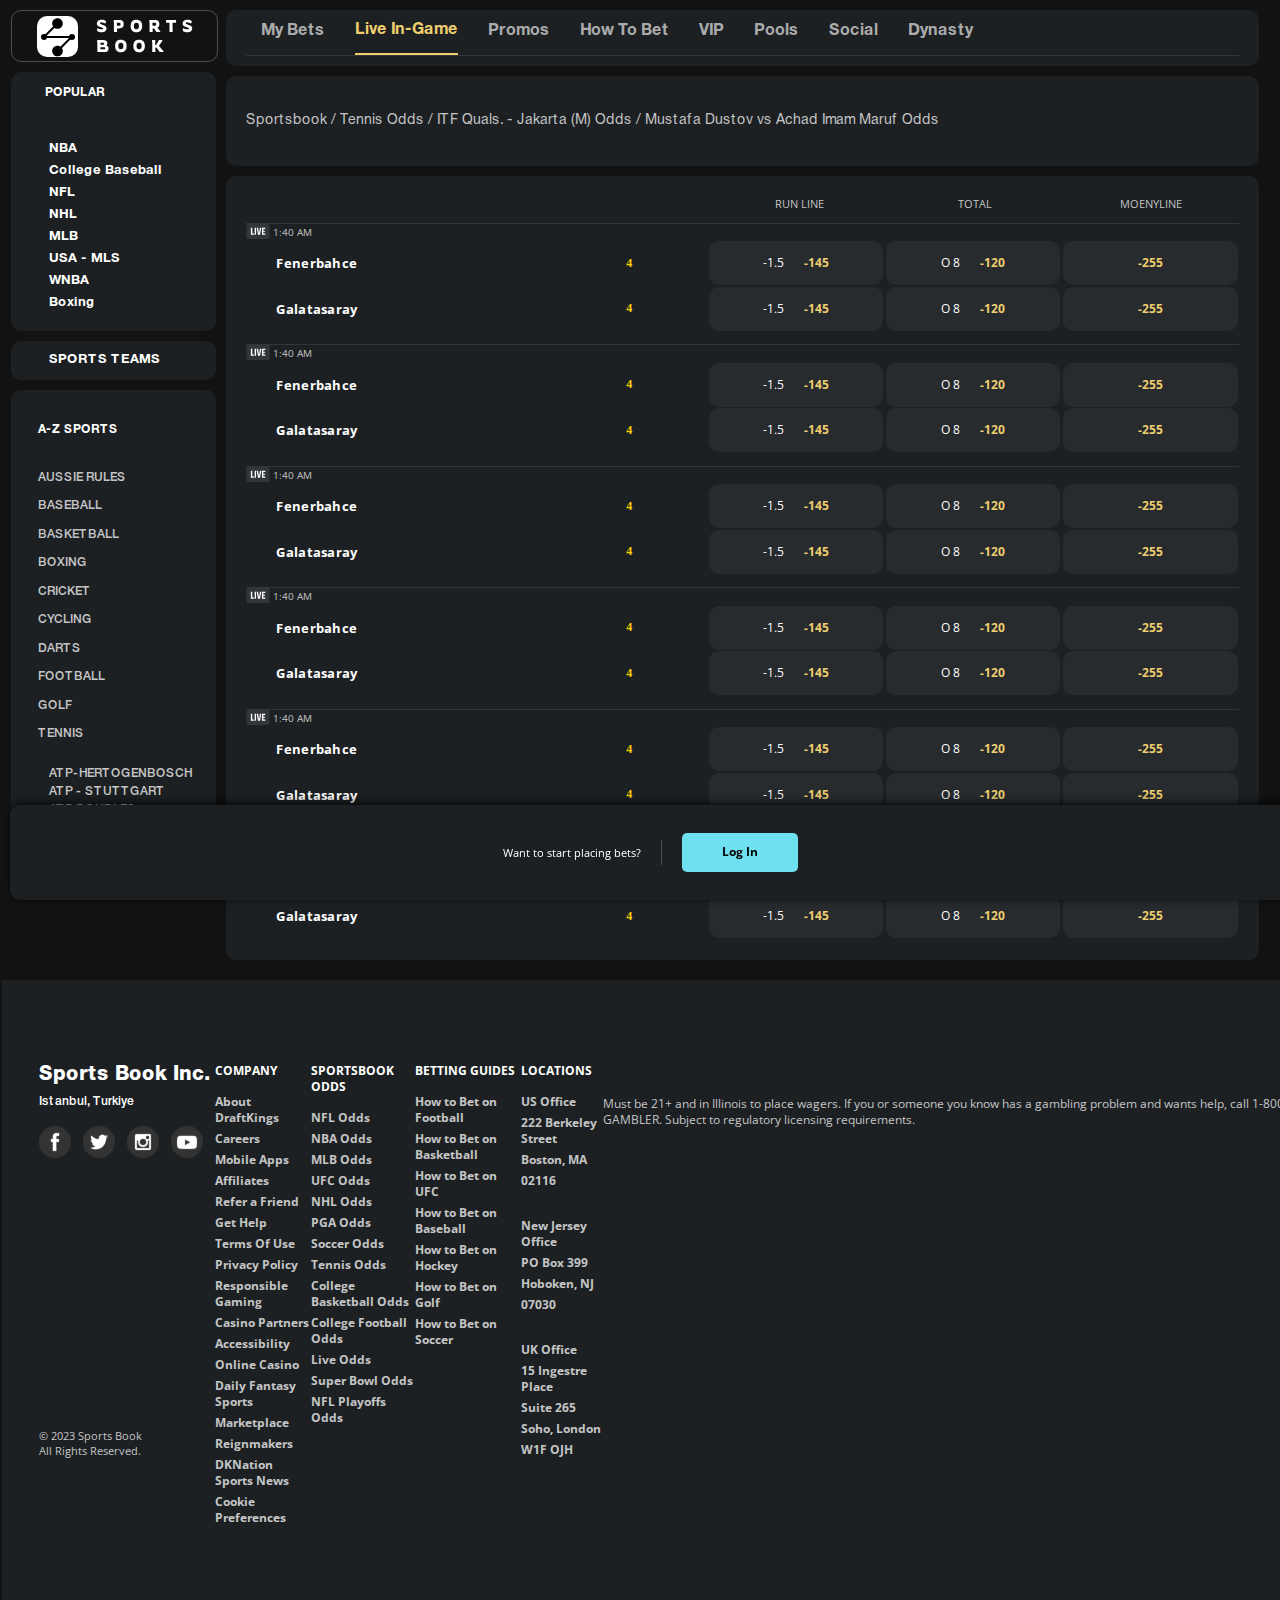
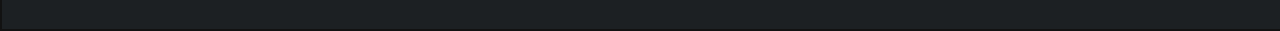
==== commit 5a8a8caa: "comment in new frame" ====
--- a/index.html
+++ b/index.html
@@ -146,11 +146,11 @@
           </div>
           <div class="divide-horizontal"></div>
         </div>
+        <div class="game-title">
+          Sportsbook / Tennis Odds / ITF Quals. - Jakarta (M) Odds / Mustafa
+          Dustov vs Achad Imam Maruf Odds
+        </div>
         <div id="middle-content-body" class="middle-content-body">
-          <div class="game-title">
-            Sportsbook / Tennis Odds / ITF Quals. - Jakarta (M) Odds / Mustafa
-            Dustov vs Achad Imam Maruf Odds
-          </div>
           <div class="table-header">
             <div class="nine3 bet-table-team"></div>
             <div class="event-cell__score"></div>
@@ -163,6 +163,7 @@
             <div class="bet-table-timeinfo">
               <img src="./assets/svg/live.svg" />
               <div style="margin-left: 3px">1:40 AM</div>
+              <div class="timeline-cell__score">4-4</div>
             </div>
             <div class="bet-table-row">
               <div class="nine3 bet-table-team">Fenerbahce</div>
@@ -200,6 +201,7 @@
             <div class="bet-table-timeinfo">
               <img src="./assets/svg/live.svg" />
               <div style="margin-left: 3px">1:40 AM</div>
+              <div class="timeline-cell__score">4-4</div>
             </div>
             <div class="bet-table-row">
               <div class="nine3 bet-table-team">Fenerbahce</div>
@@ -237,6 +239,7 @@
             <div class="bet-table-timeinfo">
               <img src="./assets/svg/live.svg" />
               <div style="margin-left: 3px">1:40 AM</div>
+              <div class="timeline-cell__score">4-4</div>
             </div>
             <div class="bet-table-row">
               <div class="nine3 bet-table-team">Fenerbahce</div>
@@ -274,6 +277,7 @@
             <div class="bet-table-timeinfo">
               <img src="./assets/svg/live.svg" />
               <div style="margin-left: 3px">1:40 AM</div>
+              <div class="timeline-cell__score">4-4</div>
             </div>
             <div class="bet-table-row">
               <div class="nine3 bet-table-team">Fenerbahce</div>
@@ -311,6 +315,7 @@
             <div class="bet-table-timeinfo">
               <img src="./assets/svg/live.svg" />
               <div style="margin-left: 3px">1:40 AM</div>
+              <div class="timeline-cell__score">4-4</div>
             </div>
             <div class="bet-table-row">
               <div class="nine3 bet-table-team">Fenerbahce</div>
@@ -348,6 +353,7 @@
             <div class="bet-table-timeinfo">
               <img src="./assets/svg/live.svg" />
               <div style="margin-left: 3px">1:40 AM</div>
+              <div class="timeline-cell__score">4-4</div>
             </div>
             <div class="bet-table-row">
               <div class="nine3 bet-table-team">Fenerbahce</div>
--- a/assets/css/styles.css
+++ b/assets/css/styles.css
@@ -667,6 +667,8 @@
   font-size: 14px;
   line-height: 17px;
   /* identical to box height */
+  padding: 20px 86px;
+  height: 50px;
 
   display: flex;
   align-items: center;
@@ -686,7 +688,7 @@
 
   color: #C5C5C5;
   justify-content: flex-end;
-  margin-top:49px;
+  /* margin-top:49px; */
 }
 .table-header > div {
   font-family: 'Open Sans';
@@ -791,8 +793,8 @@
 
 .bet-table-card-right{
   font-weight: 700;
-  font-size: 11px;
-  line-height: 15px;
+  font-size: 12px;
+  line-height: 16px;
 
   color: #EFCE6F;
 }
@@ -985,6 +987,14 @@
   width: 20%;
   /* margin-left: 4px; */
 }
+.timeline-cell__score {
+  font-size: 10px;
+
+  display: none;
+  /* background-color: #EFCE6F; */
+  color: #fbd002;
+  margin: 0px 6px;
+}
 @media screen and (max-width: 1495px) {
   .logo {
     width: 100%;
@@ -994,6 +1004,9 @@
 }
 @media screen and (max-width: 1400px) {
   
+  .game-title {
+    padding: 20px 20px;
+  }  
   .right-content {
     position: fixed;
     left: 0;
@@ -1092,9 +1105,10 @@
   .bet-table-card {
     flex-direction: column;
   }
-}
-@media screen and (max-width: 1000px) {
-  .head-menus-navIcon {
-    /* display: block; */
-  }
-}
+  .event-cell__score {
+    display: none !important;
+  }
+  .timeline-cell__score {
+    display: flex;
+  }
+}
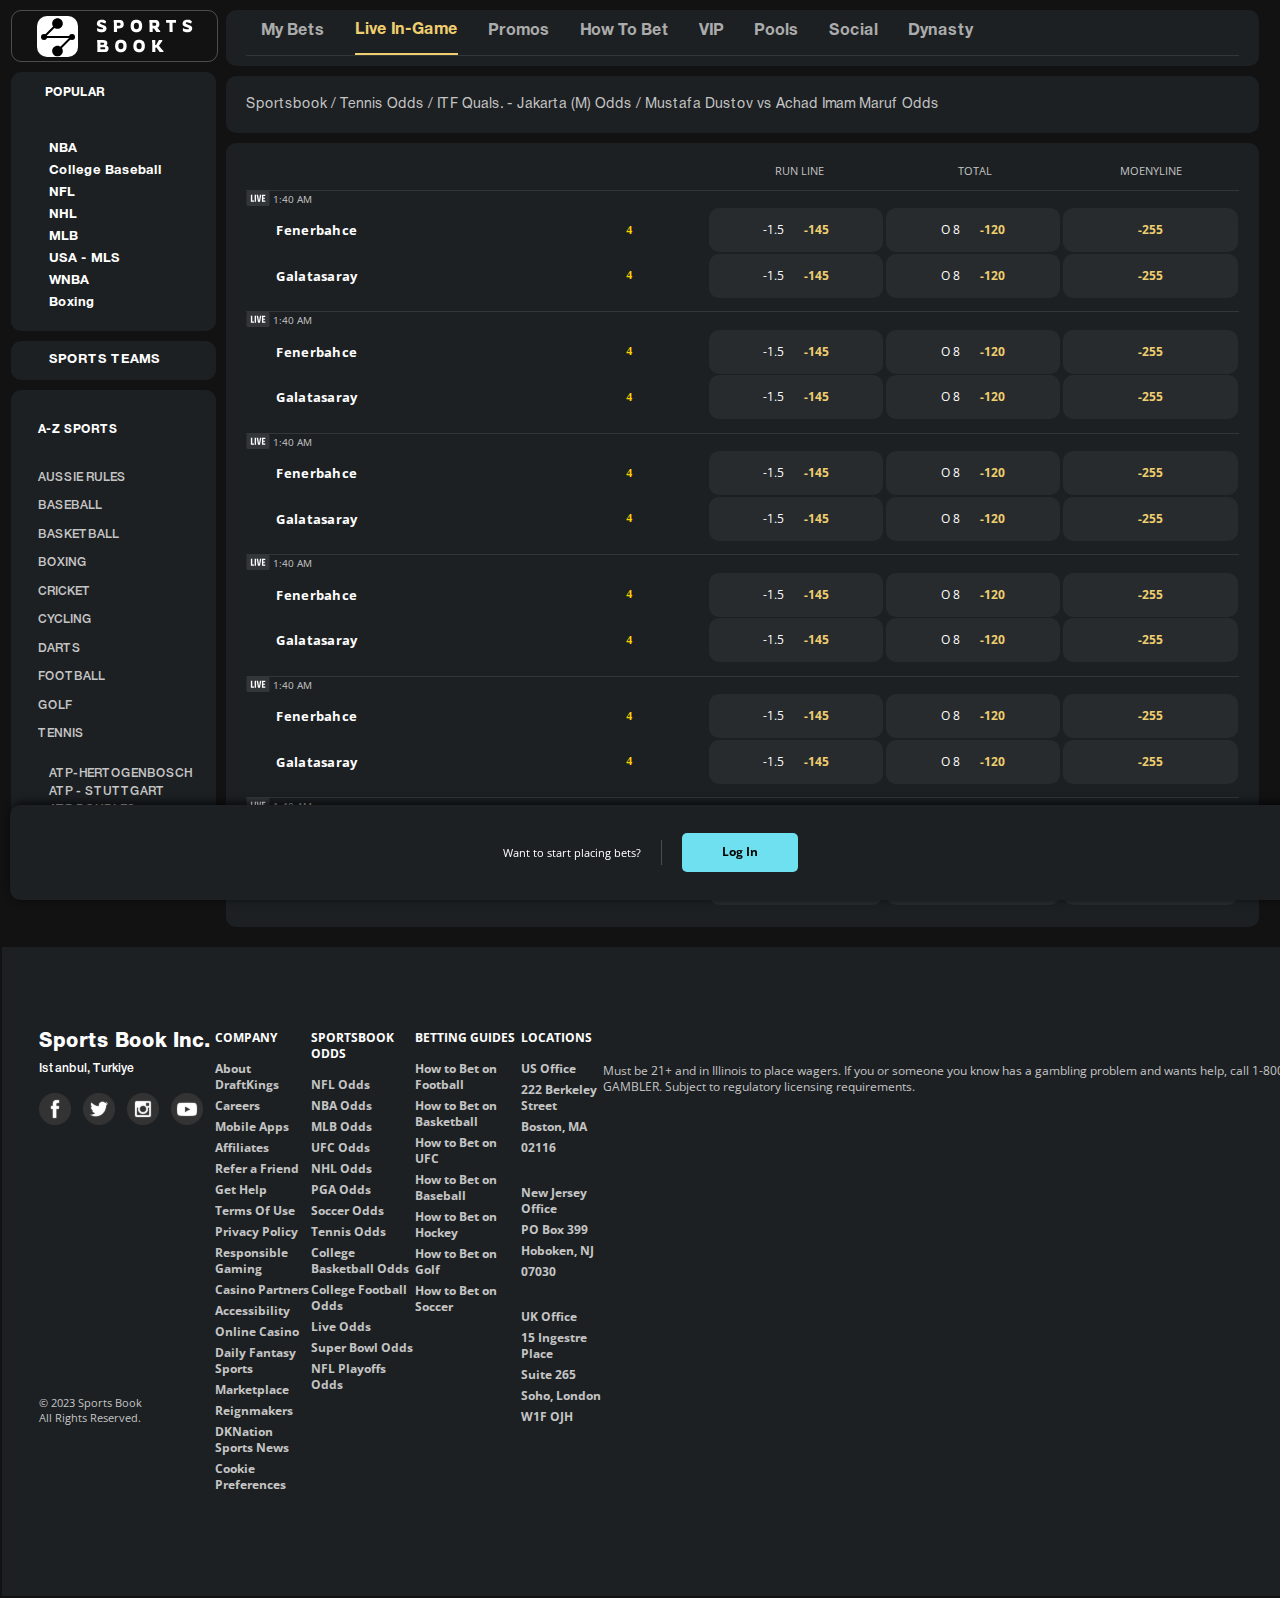
==== commit f3aa353e: "A-Z sport button added" ====
--- a/index.html
+++ b/index.html
@@ -35,7 +35,7 @@
     <div id="main-content" class="main-content">
       <div id="sidebar" class="sidebar">
         <div id="logo" class="logo">
-          <img src="./assets/svg/logo.svg" onclick="toggle()" />
+          <img src="./assets/svg/logo.svg"/>
         </div>
         <div id="minilogo" class="minilogo">
           <img src="./assets/svg/minilogo.svg" onclick="toggle()" />
@@ -127,8 +127,10 @@
       <div id="middle-content" class="middle-content">
         <div id="middle-content-header" class="middle-content-header">
           <div style="display: flex">
-            <div class="head-menus-navIcon">
-              <i class="fa fa-step-backward" aria-hidden="true"></i>
+            <div class="A-Z-button" onclick="toggle()" >
+              A-Z Sports 
+              <i class="fa fa-chevron-down" aria-hidden="true" style="margin-left: 10px;"></i>
+              <i class="fa fa-chevron-up hidden" aria-hidden="true" style="margin-left: 10px;"></i>
             </div>
             <div class="head-menus">
               <div>My Bets</div>
--- a/assets/css/styles.css
+++ b/assets/css/styles.css
@@ -668,7 +668,7 @@
   line-height: 17px;
   /* identical to box height */
   padding: 20px 86px;
-  height: 50px;
+  /* height: 50px; */
 
   display: flex;
   align-items: center;
@@ -995,6 +995,22 @@
   color: #fbd002;
   margin: 0px 6px;
 }
+.A-Z-button {
+  display: none;
+  white-space: nowrap;
+  padding-bottom: 12.75px;
+  cursor: pointer;
+  font-family: 'Helvetica Neue';
+  font-style: normal;
+  font-weight: bold;
+  font-size: 16px;
+  line-height: 20px;
+  /* identical to box height */
+  align-items: center;
+  color: #ABABAB;  
+  /* white-space: nowrap; */
+  padding-right: 10px;
+}
 @media screen and (max-width: 1495px) {
   .logo {
     width: 100%;
@@ -1096,7 +1112,8 @@
   
   .sidemenus {
     height: calc(100vh - 160px);
-    top: calc(65px);
+    top: calc(110px);
+    margin-left: 10px;
   }
   .sidemenus > div {
     margin-bottom: 2px;
@@ -1111,4 +1128,7 @@
   .timeline-cell__score {
     display: flex;
   }
-}
+  .A-Z-button {
+    display: flex;
+  }
+}
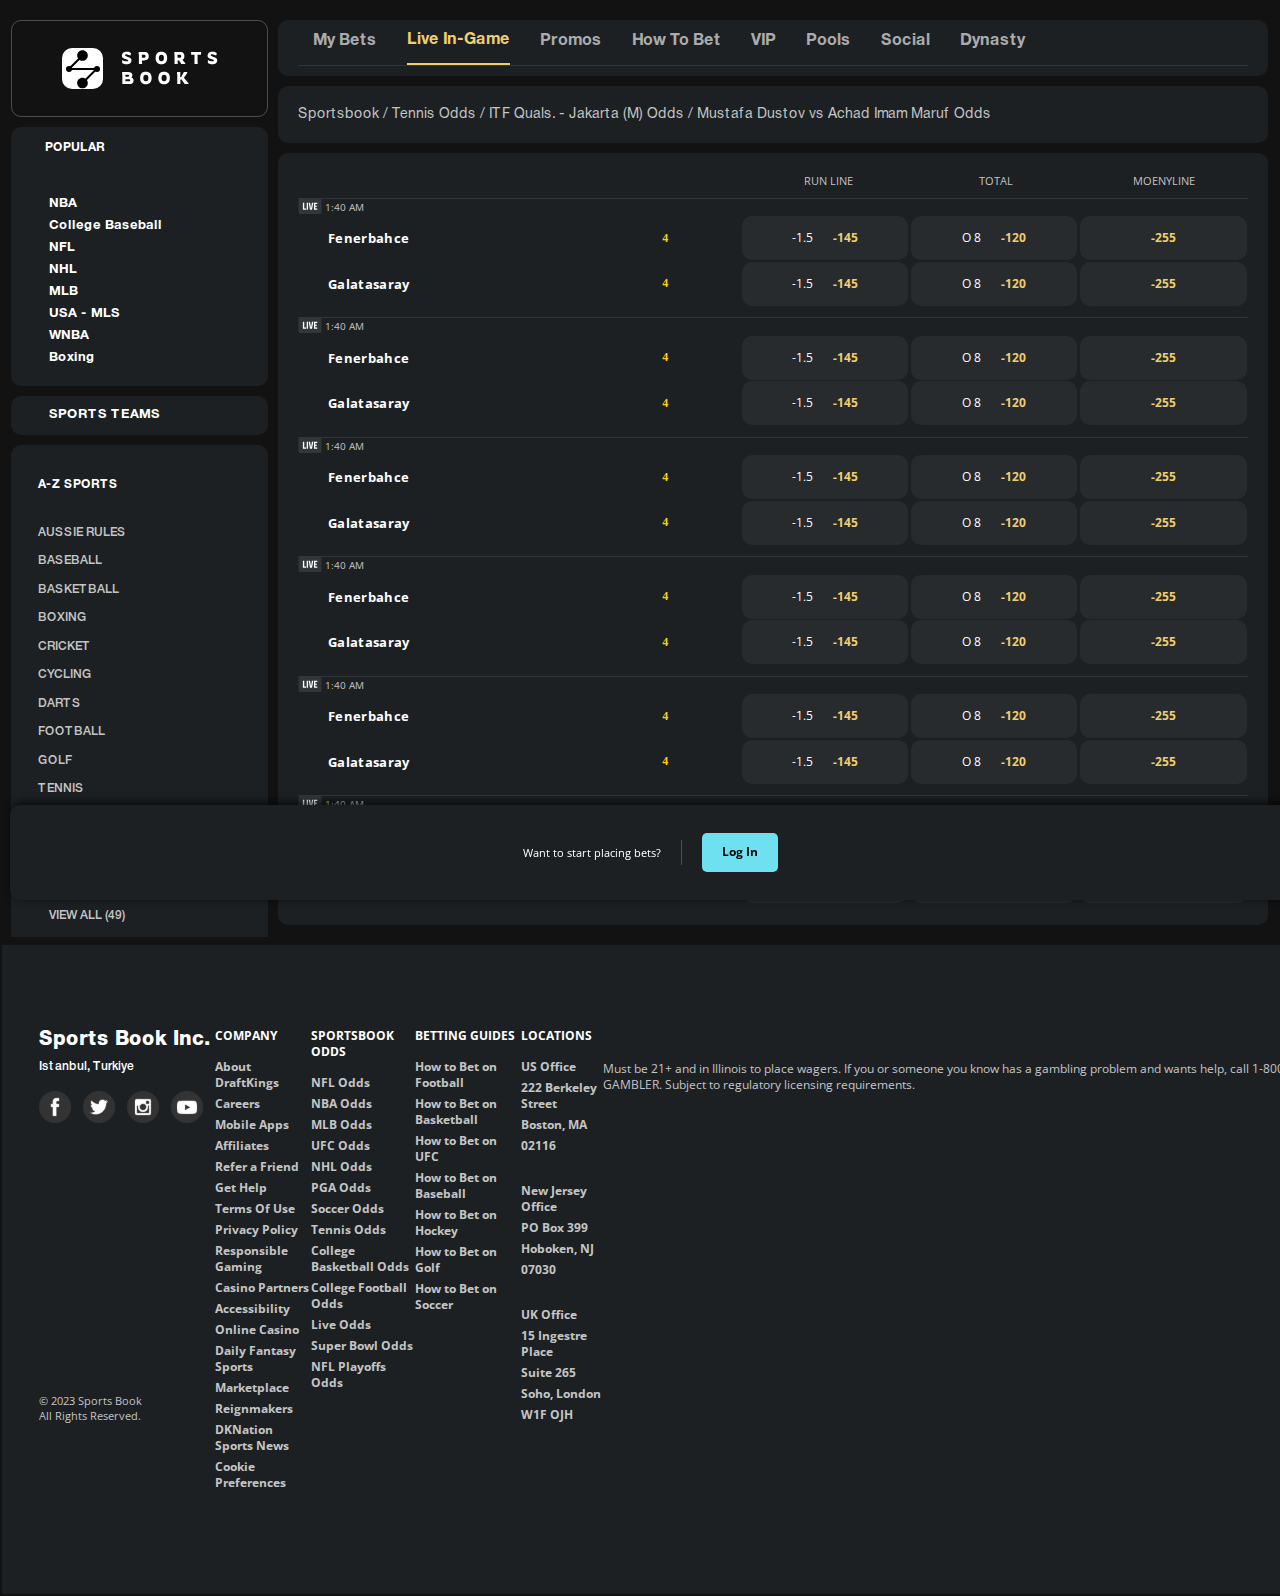
==== commit 3a14dce7: "width controlled" ====
--- a/index.html
+++ b/index.html
@@ -30,7 +30,7 @@
     <script src="./assets/js/controller.js"></script>
     <title>EZ Live</title>
   </head>
-  <body onload="countdown()">
+  <body onload="countdown('index')">
     <div class="body-header"></div>
     <div id="main-content" class="main-content">
       <div id="sidebar" class="sidebar">
--- a/assets/css/styles.css
+++ b/assets/css/styles.css
@@ -7,10 +7,23 @@
   margin-top: 10px;
   padding-left: 9px;
   padding-right: 9px;
-  display: flex;
+  display: grid;
   max-width: 1668px;
   margin-left: auto;
   margin-right: auto;
+  grid-template-columns: auto 1fr auto; /* First two columns with fixed width, last column takes the remaining space */
+  grid-gap: 10px; /* Adjust the gap between columns as needed */
+  /* justify-content: center; */
+}
+.login-content {
+  margin-top: 10px;
+  padding-left: 9px;
+  padding-right: 9px;
+  display: grid;
+  max-width: 1668px;
+  margin-left: auto;
+  margin-right: auto;
+  justify-content: center;
 }
 .sidebar {
   color: white;
@@ -151,9 +164,9 @@
   padding-bottom: 20.5px;
 }
 .middle-content {
-  width: 100%;
-  margin-left: 10px;
-  margin-right: 10px;
+  /* width: 100%; */
+  /* margin-left: 10px;
+  margin-right: 10px; */
 }
 .right-content {
   width: 375px;
@@ -204,7 +217,7 @@
   align-items: center;
   padding: 4px 20px 5px;
 
-  width: 76px;
+  /* width: 76px; */
   height: 30px;
 
   background: #6fe0ef;
@@ -470,7 +483,6 @@
   border-style: none;
   width: 100%;
   text-align: right;
-  font-size: 14px;
   background-color: transparent;
   color: white;
   font-family: "Open Sans";
@@ -659,6 +671,9 @@
 }
 .middle-content-body {
   padding: 20px 86px;
+  display: flex;
+  flex-direction: column;
+  gap: 10px;
 }
 .game-title {
   font-family: 'Helvetica Neue';
@@ -710,7 +725,7 @@
   width: 22.2%;
 }
 .bet-table{
-  padding-top: 12px;
+  /* padding-top: 12px; */
 }
 .bet-table-timeinfo {
   display: flex;
@@ -790,7 +805,6 @@
 
   color: #FFFFFF;
 }
-
 .bet-table-card-right{
   font-weight: 700;
   font-size: 12px;
@@ -922,53 +936,33 @@
   padding: 0px 5px;
   cursor: pointer;
 }
-
-
-
-
-
 .sidemenus::-webkit-scrollbar {
   width: 0.5em;
 }
-
 .sidemenus::-webkit-scrollbar-track {
   background-color: transparent;
 }
-
 .sidemenus::-webkit-scrollbar-thumb {
   background-color: #888;
   border-radius: 0.25em;
 }
-
 /* Hide scrollbar for Firefox */
 .sidemenus {
   scrollbar-width: thin;
   scrollbar-color: #888 transparent;
 }
-
 .sidemenus::-webkit-scrollbar-thumb {
   background-color: #888;
   border-radius: 0.25em;
 }
-
 .sidemenus {
   position: fixed;
   overflow: auto;
   top: 0;
   bottom: 0;
   left: 0;
-  /* padding: 58px 0 0; Height of navbar */
-  /* margin-top: 75px; */
-  /* box-shadow: 0 2px 5px 0 rgb(0 0 0 / 5%), 0 2px 10px 0 rgb(0 0 0 / 5%); */
-  /* width: 240px; */
   z-index: 60;
 }
-
-.sidebar__ .active {
-  border-radius: 5px;
-  box-shadow: 0 2px 5px 0 rgb(0 0 0 / 16%), 0 2px 10px 0 rgb(0 0 0 / 12%);
-}
-
 .sidemenus {
   position: relative;
   top: calc(10px);
@@ -1011,14 +1005,433 @@
   /* white-space: nowrap; */
   padding-right: 10px;
 }
-@media screen and (max-width: 1495px) {
+/* detail classes begine */
+.bet-cards-container {
+  display: flex;
+  justify-content: center;
+  gap: 10px;
+}
+.bet-cards {
+  display: flex;
+  /* justify-content: center; */
+  gap: 10px;
+  overflow: auto;
+}
+.bet-cards::-webkit-scrollbar {
+  display: none;
+}
+.bet-card {
+  min-width: 186px;
+  /* width: 100%; */
+  height: 85px;
+
+  background: rgba(255, 255, 255, 0.05);
+  border-radius: 10px;
+  padding: 6px;
+  display: flex;
+  flex-direction: column;
+  justify-content: space-between;
+}
+.bet-card-title {
+  margin: 2px 0px 0px;
+  padding: 6px;
+  /* width: 131px; */
+  display: flex;
+  align-items: center;
+  font-family: 'Open Sans';
+  font-style: normal;
+  font-weight: 700;
+  font-size: 11px;
+  line-height: 15px;
+  color: #FFFFFF;
+  overflow: hidden;
+}
+.bet-card-bottomLine {
+  display: flex;
+  padding: 3px 4px 3px 6px;
+  justify-content: space-between;
+}
+.bet-card-datetime {
+  font-family: 'Open Sans';
+  font-style: normal;
+  font-weight: 400;
+  font-size: 11px;
+  line-height: 15px;
+  /* identical to box height */
+
+  display: flex;
+  align-items: center;
+  text-transform: uppercase;
+
+  color: #ABABAB;
+}
+.bet-card-betnow {
+  font-family: 'Open Sans';
+  font-style: normal;
+  font-weight: 700;
+  font-size: 11px;
+  line-height: 15px;
+  /* identical to box height */
+
+  display: flex;
+  align-items: center;
+  text-transform: uppercase;
+
+  color: #EFCE6F;
+  cursor: pointer;
+}
+.bet-cards-button {
+  margin-left: 11px;
+}
+.bet-cards-button * {
+  width: 35px;
+  height: 35px;
+
+  background: rgba(255, 255, 255, 0.05);
+  color: #ABABAB;
+  border-radius: 10px;
+  display: flex;
+  justify-content: center;
+  align-items: center;
+  margin-bottom: 2px;
+  /* cursor: pointer; */
+}
+.bet-card-active {
+  background: rgba(255, 255, 255, 0.1);
+  cursor: pointer;
+}
+.match-info {
+  height: 357px;
+  display: flex;
+  justify-content: center;
+  gap: 10px;
+  margin-bottom: 34px;
+}
+.match-info-left {
+  max-width: 510px;
+  width: 100%;
+  left: 360px;
+  top: 268px;
+
+  background: rgba(255, 255, 255, 0.05);
+  border-radius: 10px;
+}
+.match-info-right {
+  display: flex;
+  flex-direction: column;
+  gap: 10px;
+}
+.match-info-top {
+  width: 311px;
+  height: 155px;
+  background: rgba(255, 255, 255, 0.05);
+  border-radius: 10px;
+}
+.match-info-bottom {
+  width: 311px;
+  background: url("../img/match.png");
+  height: 192px;
+  border-radius: 10px;
+}
+.odds-title {
+  padding-top: 23px;
+  padding-left: 3px;
+  padding-bottom: 6px;
+  font-family: 'Saira';
+  font-style: normal;
+  font-weight: 600;
+  font-size: 14px;
+  line-height: 18px;
+  display: flex;
+  align-items: center;
+  text-transform: uppercase;
+  color: #FFFFFF;
+  border-bottom: 2px solid #EFCE6F;
+  width: 43px;
+}
+.odds-menus {
+  display: flex;
+  gap: 10px;
+  margin-top: 15.5px;
+  overflow: auto;
+}
+.odds-menus::-webkit-scrollbar {
+  display: none;
+}
+.odds-menu {
+  display: flex;
+  flex-direction: row;
+  align-items: flex-start;
+  padding: 8px 22px;
+  height: 30px;
+  background: rgba(255, 255, 255, 0.1);
+  border-radius: 5px;
+  text-transform: uppercase;
+
+  font-family: 'Saira';
+  font-style: normal;
+  font-weight: 600;
+  font-size: 12px;
+  line-height: 14px;
+  /* identical to box height, or 117% */
+  white-space: nowrap;
+  display: flex;
+  align-items: center;
+  cursor: pointer;
+}
+.odds-menu:active {
+  background: #FFFFFF;
+  color: black;
+}
+.odds-memnu-active {
+  background: #FFFFFF;
+  color: black;
+}
+.bet-components {
+  margin-top: 20px;
+  margin-left: 8px;
+  display: flex;
+  flex-direction: column;
+  gap: 20px;
+}
+.bet-component-title {
+  font-family: 'Open Sans';
+  font-style: normal;
+  font-weight: 700;
+  font-size: 12px;
+  line-height: 16px;
+  /* or 130% */
+
+  display: flex;
+  align-items: center;
+  letter-spacing: 0.32px;
+
+  color: #FFFFFF;
+  padding-bottom: 17.6px;
+}
+.bet-component-container {
+  display: flex;
+  flex-direction: column;
+  gap: 4px;
+}
+.bet-component-buttons{
+  display: flex;
+  gap: 4px;
+}
+.bet-component-button {
+  display: flex;
+  justify-content: center;
+  align-items: center;
+  gap: 20px;
+  width: 100%;
+  height: 44px;
+
+  background: rgba(255, 255, 255, 0.05);
+  border-radius: 10px;
+  /* margin-bottom: 4px; */
+  cursor: pointer;
+}
+.bet-component-button-title {
+  font-family: 'Open Sans';
+  font-style: normal;
+  font-weight: 400;
+  font-size: 12px;
+  line-height: 16px;
+  display: flex;
+  align-items: center;
+
+  color: #FFFFFF;
+}
+.bet-component-button-value {
+  font-family: 'Open Sans';
+  font-style: normal;
+  font-weight: 700;
+  font-size: 12px;
+  line-height: 16px;
+  /* identical to box height */
+
+  display: flex;
+  align-items: center;
+
+  color: #EFCE6F;
+}
+.bet-component-button-active {
+  background: #EFCE6F;
+}
+.bet-component-button-active > div {
+  color: #242424;
+}
+.bet-component-button:active {
+  background: #EFCE6F;
+}
+.bet-component-button:active > div {
+  color: #242424;
+}
+.bet-component-semiTitle {
+  height: 33px;
+  width: 100%;
+
+  background-color: rgba(91, 91, 91, 0.1);
+  border-radius: 10px;
+  font-family: 'Open Sans';
+  font-style: normal;
+  font-weight: 400;
+  font-size: 12px;
+  line-height: 16px;
+  /* identical to box height */
+
+  display: flex;
+  align-items: center;
+  padding-left: 8px;
+  color: #FFFFFF;
+  /* margin-bottom: 4px; */
+}
+.bet-component-name {
+  display: flex;
+  justify-content: center;
+  align-items: center;
+  height: 31px;
+  background: #161A1D;
+  border-radius: 10px;
+  font-family: 'Open Sans';
+  font-style: normal;
+  font-weight: 400;
+  font-size: 11px;
+  line-height: 15px;
+  text-transform: uppercase;
+  color: #6F6F6F;
+  width: 100%;
+}
+/* detail classes end */
+/* Log in classes begin*/
+.body-header {
+  display: flex;
+  justify-content: space-around;
+  align-items: center;
+  margin-top: 10px;
+}
+.heading-logo {
+  width: 180px;
+  height: 60px;
+  border-radius: 10px;
+  border-style: solid;
+  border-width: 1px;
+  border-color: rgba(255, 255, 255, 0.25);
+  display: flex;
+  justify-content: center;
+  align-items: center;
+}
+.login-form {
+  max-width: 500px;
+  margin-left: auto;
+  margin-right: auto;
+  padding: 50px;
+  display: flex;
+  flex-direction: column;
+  align-items: center;
+  gap: 10px;
+
+  font-family: 'Helvetica Neue';
+  font-style: normal;
+  font-weight: 400;
+  font-size: 14px;
+  line-height: 17px;
+  color: #C5C5C5;
+}
+.login-form > * {
+  width: 100%;
+}
+.login-form > h1 {
+  text-align: center;
+  font-family: 'Rowdies';
+  font-style: normal;
+  font-weight: 700;
+  color: white;
+}
+.login-comment {
+  text-align: center;
+}
+.login-input-label {
+  padding: 5px 0px;
+}
+.form-input-container {
+  /* border-radius: 5px; */
+  border-bottom: 2px solid #aaa;
+  padding: 2px 0px;
+  margin: 2px 0px;
+  font-size: 14px;
+}
+.remember-form {
+  display: flex;
+  align-items: baseline;
+  gap: 10px;
+  cursor: pointer;
+}
+.remember-form * {
+  cursor: pointer;
+}
+.remember-form > input {
+  width: 12px;
+  height: 12px;
+}
+.forgotPassword-form {
+  display: flex;
+  justify-content: end;
+}
+.forgot-password {
+  cursor: pointer;
+  /* text-decoration: underline; */
+  padding: 0px 1px;
+  border-bottom: 1px solid #fff;
+  font-weight: bold;
+}
+.submit-button {  
+  display: flex;
+  flex-direction: row;
+  justify-content: center;
+  align-items: center;
+  padding: 10px 20px;
+  background: #6fe0ef;
+  border-radius: 5px;
+
+  font-family: "Open Sans";
+  font-style: normal;
+  font-weight: 700;
+  font-size: 12px;
+  line-height: 16px;
+  display: flex;
+  align-items: center;
+  width: 100%;
+
+  color: #000000;
+  cursor: pointer;
+}
+.goto-signup-form {
+  display: flex;
+  justify-content: center;
+  gap: 20px;
+}
+.legal-text-form {
+  text-align: center;
+  display: flex;
+  flex-direction: column;
+  gap: 20px;
+}
+.policy-term * {
+  color: #C5C5C5;
+}
+.policy-term a {
+  font-weight: bold;
+}
+/* Log in classes end */
+/* @media screen and (max-width: 1495px) {
   .logo {
     width: 100%;
     min-width: 50px;
     height: 50px;
   }
-}
-@media screen and (max-width: 1400px) {
+} */
+@media screen and (max-width: 1300px) {
   
   .game-title {
     padding: 20px 20px;
@@ -1048,8 +1461,14 @@
   .middle-content-body {
     padding: 20px 20px;
   }
+  .main-content {
+    padding-right: 0px;
+  }
 }
 @media screen and (max-width: 786px) {
+  .main-content {
+    padding-right: 10px;
+  }
   .bet-table-team {
     padding-left: 10px;
   }
@@ -1109,7 +1528,6 @@
     margin-right: 10px;
     width: auto;
   }
-  
   .sidemenus {
     height: calc(100vh - 160px);
     top: calc(110px);
@@ -1131,4 +1549,8 @@
   .A-Z-button {
     display: flex;
   }
-}
+  .bet-component-button {
+    flex-direction: column;
+    gap: 0px;
+  }
+}
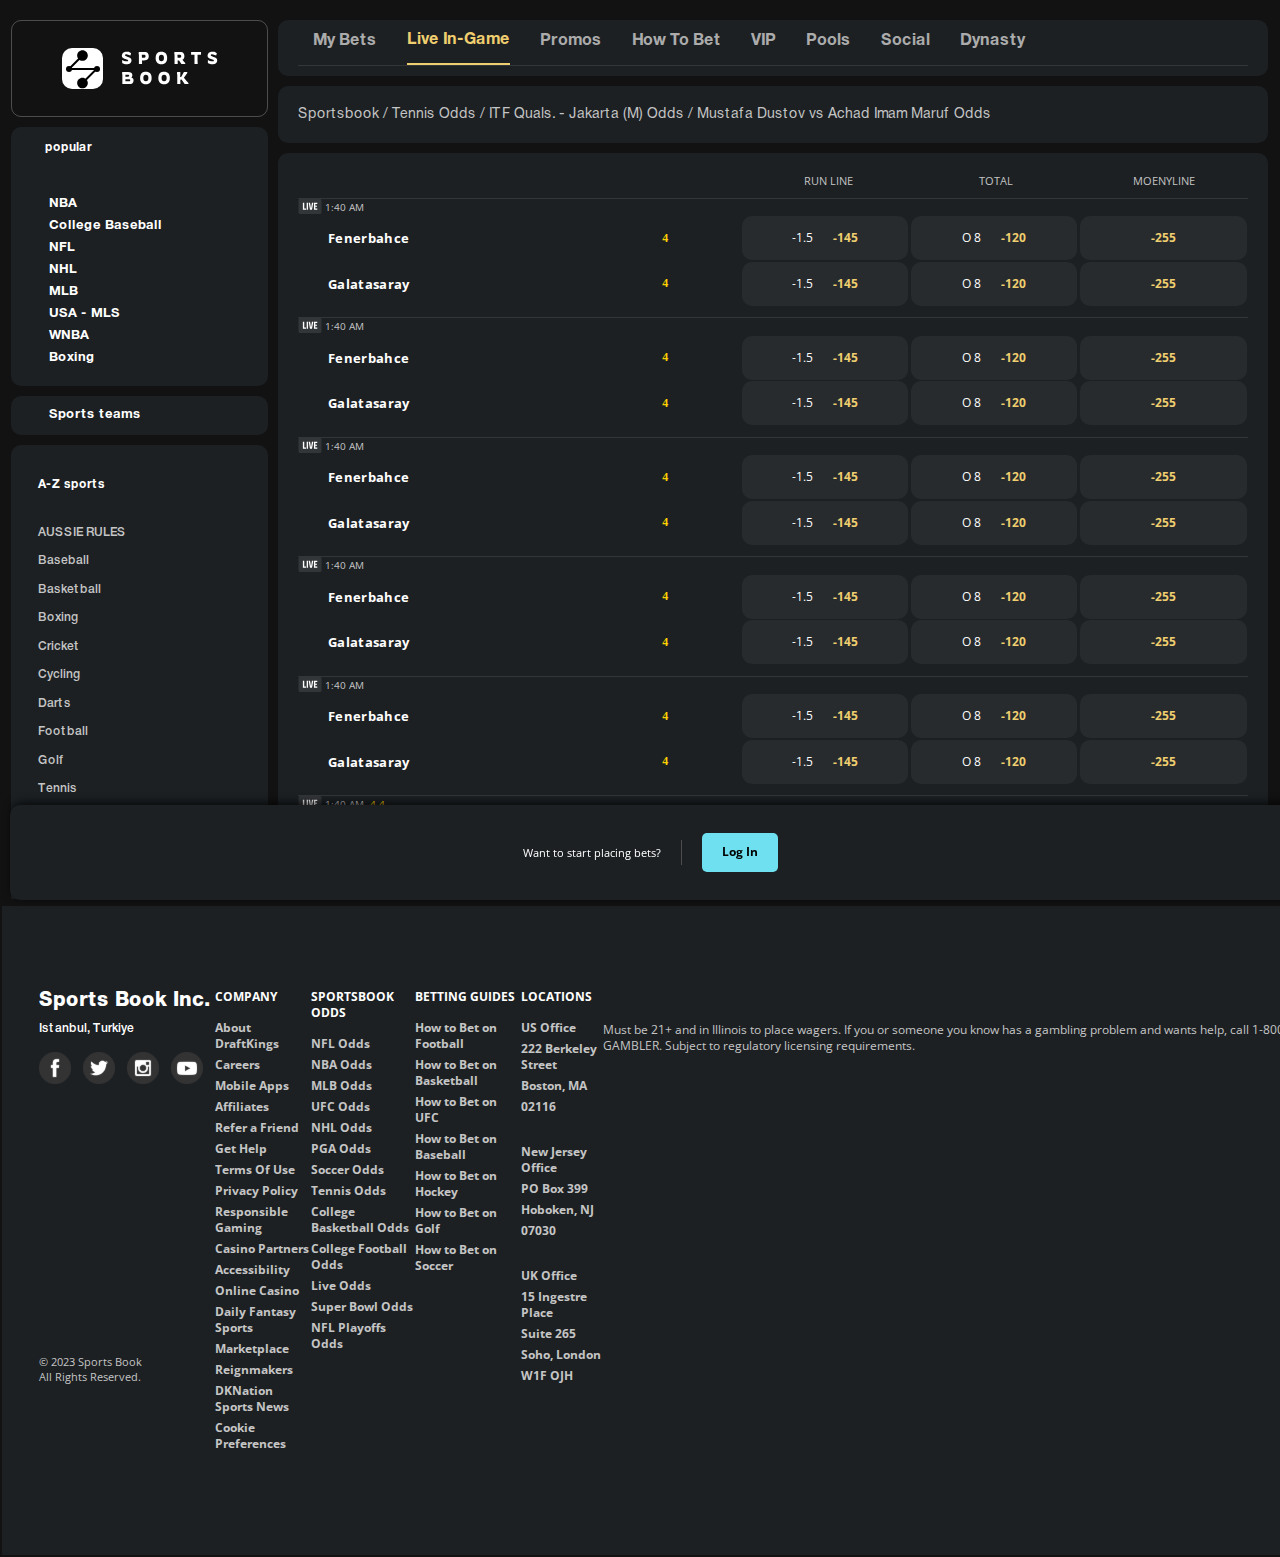
==== commit 51004e6a: "index => 3 lines" ====
--- a/index.html
+++ b/index.html
@@ -355,36 +355,20 @@
             <div class="bet-table-timeinfo">
               <img src="./assets/svg/live.svg" />
               <div style="margin-left: 3px">1:40 AM</div>
-              <div class="timeline-cell__score">4-4</div>
-            </div>
-            <div class="bet-table-row">
-              <div class="nine3 bet-table-team">Fenerbahce</div>
-              <div class="event-cell__score">4</div>
-              <div class="nine2 bet-table-card">
-                <div class="bet-table-card-left">-1.5</div>
-                <div class="bet-table-card-right">-145</div>
-              </div>
-              <div class="nine2 bet-table-card">
-                <div class="bet-table-card-left">O 8</div>
-                <div class="bet-table-card-right">-120</div>
-              </div>
-              <div class="nine2 bet-table-card">
-                <div class="bet-table-card-right">-255</div>
-              </div>
-            </div>
-            <div class="bet-table-row">
-              <div class="nine3 bet-table-team">Galatasaray</div>
-              <div class="event-cell__score">4</div>
-              <div class="nine2 bet-table-card">
-                <div class="bet-table-card-left">-1.5</div>
-                <div class="bet-table-card-right">-145</div>
-              </div>
-              <div class="nine2 bet-table-card">
-                <div class="bet-table-card-left">O 8</div>
-                <div class="bet-table-card-right">-120</div>
-              </div>
-              <div class="nine2 bet-table-card">
-                <div class="bet-table-card-right">-255</div>
+              <div class="timeline-cell__score" style="display: block;">4-4</div>
+            </div>
+            <div class="bet-component-buttons three-buttons" style="margin-top: 10px;">
+              <div class="bet-component-button">
+                <div class="bet-component-button-title">FC Cincinnati</div>
+                <div class="bet-component-button-value">+ 450</div>
+              </div>
+              <div class="bet-component-button">
+                <div class="bet-component-button-title">Draw</div>
+                <div class="bet-component-button-value">+ 225</div>
+              </div>
+              <div class="bet-component-button">
+                <div class="bet-component-button-title">Toronto FC</div>
+                <div class="bet-component-button-value">-200</div>
               </div>
             </div>
           </div>
--- a/assets/css/styles.css
+++ b/assets/css/styles.css
@@ -1,3 +1,6 @@
+html::-webkit-scrollbar {
+  display: none;
+}
 body {
   background: #121212;
   color: white;
@@ -53,7 +56,7 @@
   font-weight: 700;
   font-size: 12px;
   line-height: 12px;
-  text-transform: uppercase;
+  //text-transform: uppercase;
 }
 .popular-content {
   margin-top: 10.5px;
@@ -74,7 +77,7 @@
   padding-top: 11px;
   padding-bottom: 12px;
   padding-left: 38px;
-  text-transform: uppercase;
+  //text-transform: uppercase;
   font-family: "Helvetica Neue";
   font-style: normal;
   font-weight: 700;
@@ -84,9 +87,18 @@
 .sidebutton {
   cursor: pointer;
 }
-.sidebutton:hover {
+
+.sidebutton a {
+  color: white;
+  text-decoration: none;
+}
+.sidebutton.active,
+.sidebutton:hover,
+.sidebutton a.active,
+.sidebutton a:hover {
   color: #efce6f;
 }
+
 .A-Z-sports {
   padding-top: 16px;
   padding-left: 27px;
@@ -99,14 +111,14 @@
   font-weight: 700;
   font-size: 12px;
   line-height: 15px;
-  text-transform: uppercase;
+  //text-transform: uppercase;
 }
 .A-Z-sports-content {
   padding-bottom: 16px;
 }
 .A-Z-sports-content > div {
   margin-top: 14.5px;
-  text-transform: uppercase;
+  //text-transform: uppercase;
   font-family: "Helvetica Neue";
   font-style: normal;
   font-weight: 500;
@@ -122,7 +134,7 @@
 }
 .submenus > div {
   margin-top: 4px;
-  text-transform: uppercase;
+  text-transform: unset;
   font-family: "Helvetica Neue";
   font-style: normal;
   font-weight: 500;
@@ -146,7 +158,7 @@
   line-height: 15px;
   display: flex;
   align-items: center;
-  text-transform: uppercase;
+  //text-transform: uppercase;
 }
 .playoff-pages-content {
   margin-top: 19px;
@@ -665,6 +677,12 @@
   width: 100%;
   background-color: rgba(255, 255, 255, 0.1);
 }
+.divide-horizontal-detail {
+  height: 1px;
+  width: 100%;
+  background-color: rgba(255, 255, 255, 0.1);
+  margin: 5px 0px;
+}
 .head-menu-active {
   color: #EFCE6F !important;
   border-bottom: 2px solid #efce6f;
@@ -724,6 +742,9 @@
 .nine2 {
   width: 22.2%;
 }
+.nine3 {
+  width: 33.3%;
+}
 .bet-table{
   /* padding-top: 12px; */
 }
@@ -789,6 +810,11 @@
   white-space: nowrap;
   min-width: 50px;
 }
+.bet-table-team a {
+  color: white;
+  text-decoration: none;
+}
+
 .bet-table-card:hover {
   background: #EFCE6F;
 }
@@ -1239,8 +1265,8 @@
   line-height: 16px;
   display: flex;
   align-items: center;
-
   color: #FFFFFF;
+  white-space: nowrap;
 }
 .bet-component-button-value {
   font-family: 'Open Sans';
@@ -1553,4 +1579,50 @@
     flex-direction: column;
     gap: 0px;
   }
-}
+  .match-info {
+    display: block;
+    height: 100%;
+  }
+  .match-info-left {
+    height: 300px;
+    margin: auto;
+    margin-bottom: 10px;
+    width: 100%;
+    max-width: 100%;
+  }
+  .match-info-right {
+    flex-direction: row;
+    justify-content: space-between;
+    align-items: center;
+    display: grid;
+    grid-template-columns: 1fr auto; /* First two columns with fixed width, last column takes the remaining space */
+    grid-gap: 10px; /* Adjust the gap between columns as needed */
+  }
+  .match-info-top {
+    width: auto;
+    height: 192px;
+  }
+  .three-buttons {
+    flex-direction: column;
+  }
+  .three-buttons > div {
+    flex-direction: row;
+    gap: 20px;
+  }
+}
+@media screen and (max-width: 600px) {
+  .match-info-right {
+    display: flex;
+    flex-direction: column;
+    gap: 10px;
+  }
+  .match-info-top {
+    width: 100%;
+  }
+  .match-info-bottom {
+    width: 100%; 
+    background-repeat: no-repeat;
+    background-size: cover;
+    background-position: center;
+  }
+}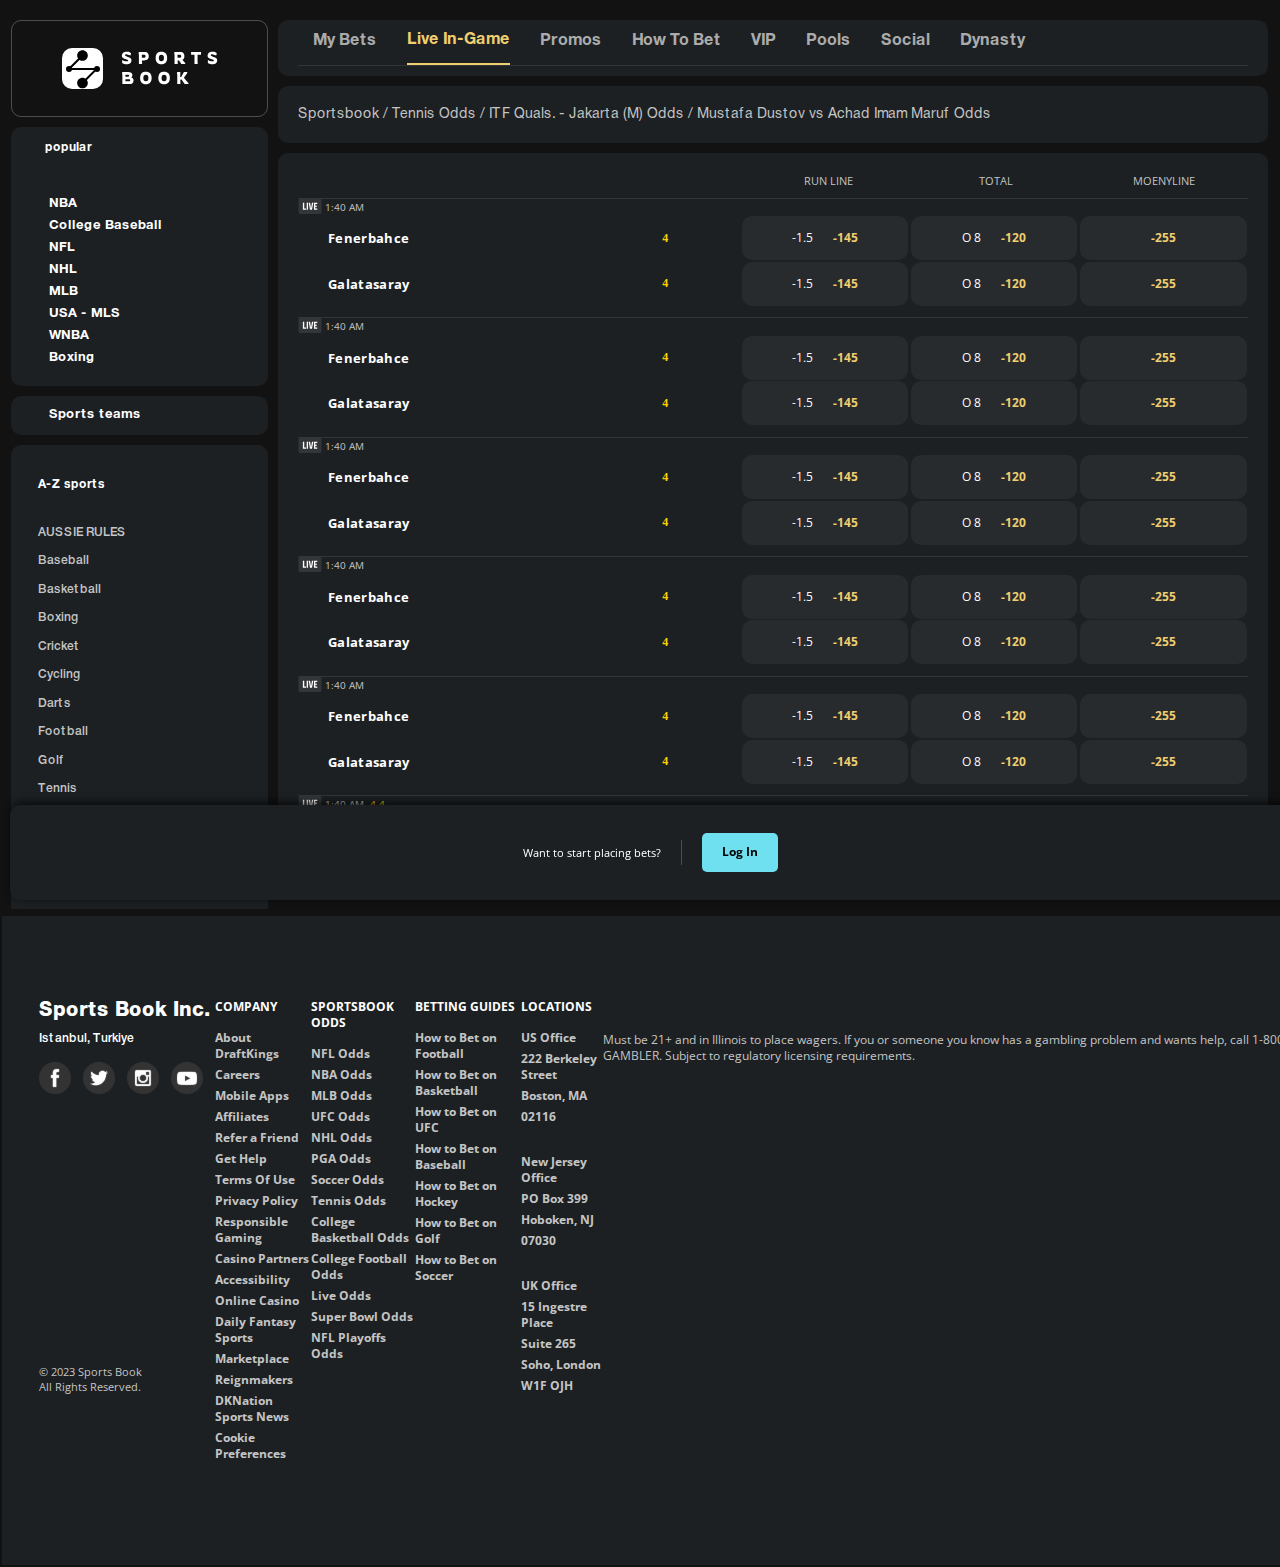
==== commit 6a405bc4: "sidebar height" ====
--- a/index.html
+++ b/index.html
@@ -357,7 +357,10 @@
               <div style="margin-left: 3px">1:40 AM</div>
               <div class="timeline-cell__score" style="display: block;">4-4</div>
             </div>
-            <div class="bet-component-buttons three-buttons" style="margin-top: 10px;">
+            <div class="bet-table-timeinfo">
+              <div style="padding: 3px;">Some title here</div>
+            </div>
+            <div class="bet-component-buttons three-buttons">
               <div class="bet-component-button">
                 <div class="bet-component-button-title">FC Cincinnati</div>
                 <div class="bet-component-button-value">+ 450</div>
--- a/assets/css/styles.css
+++ b/assets/css/styles.css
@@ -1503,6 +1503,7 @@
   }
   .A-Z-sports {
     display: block !important;
+    min-height:  99%;
   }
   .logo {
     display: flex;
